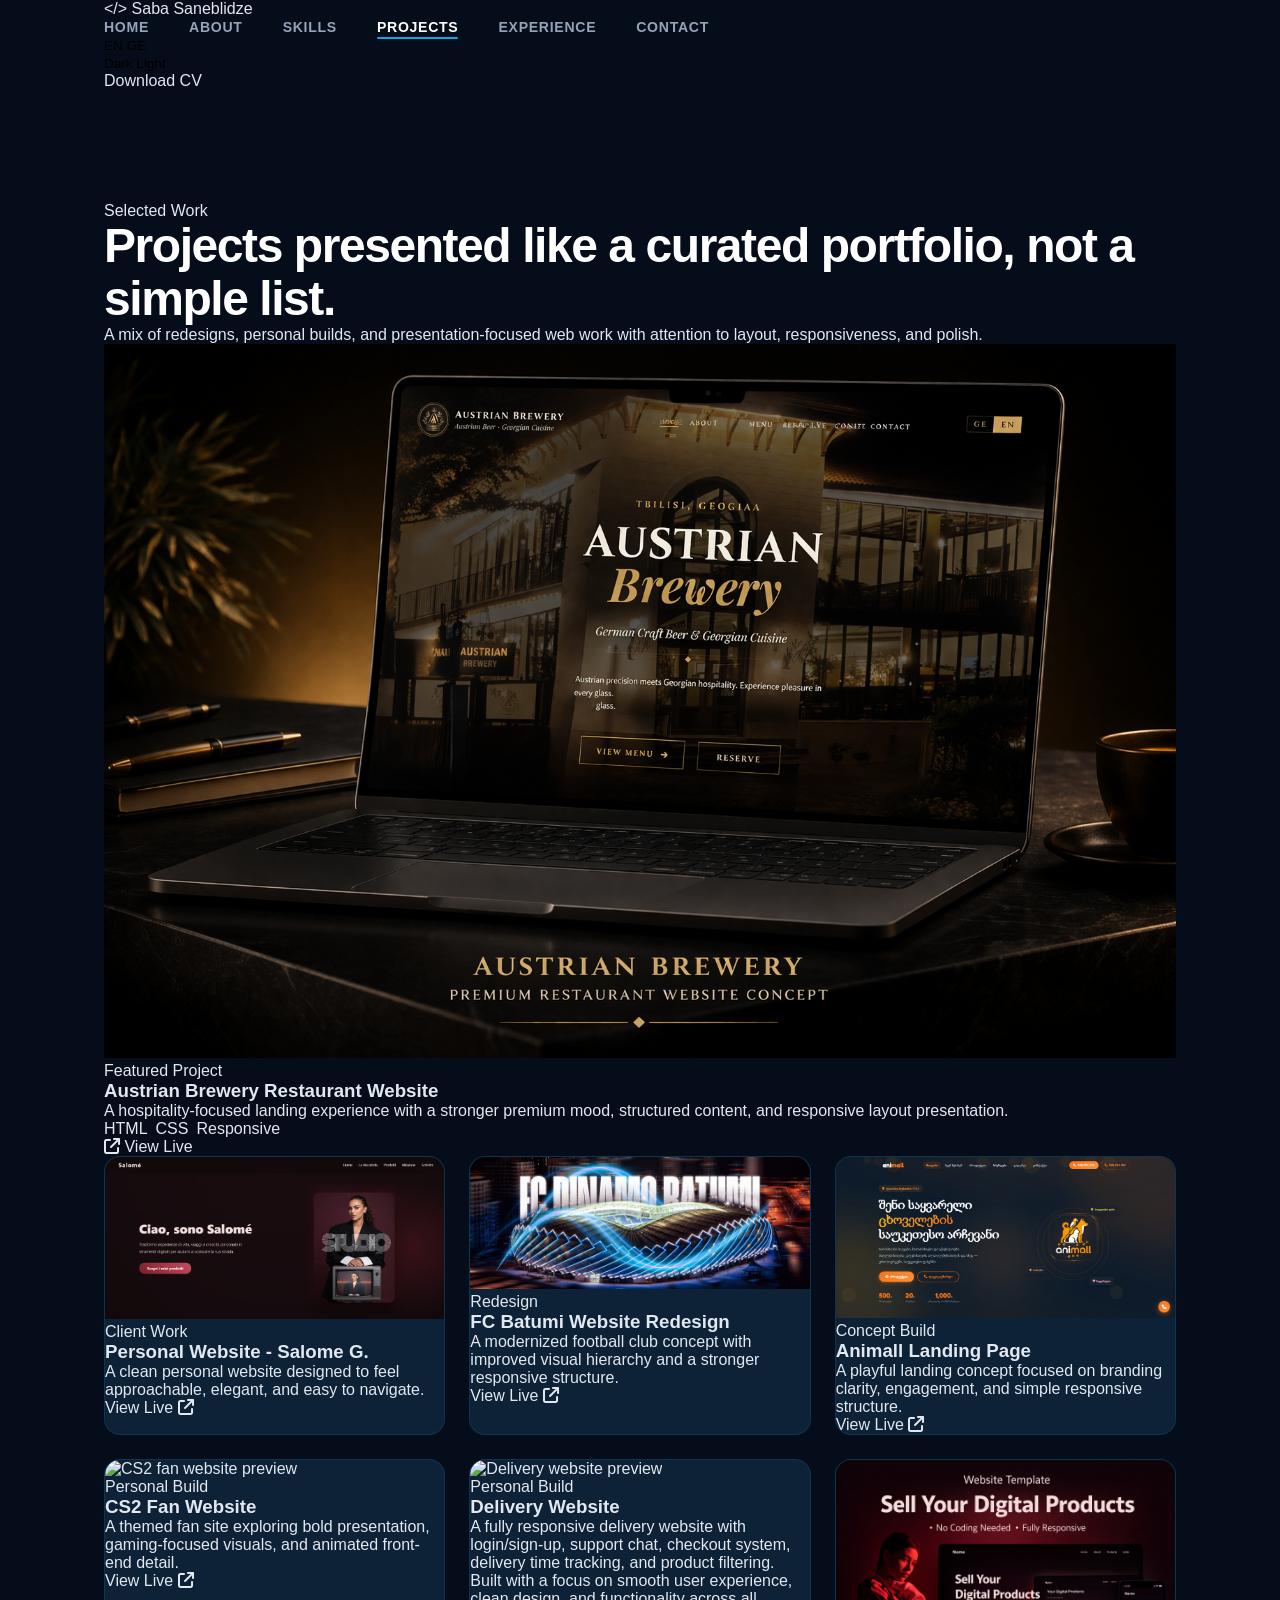
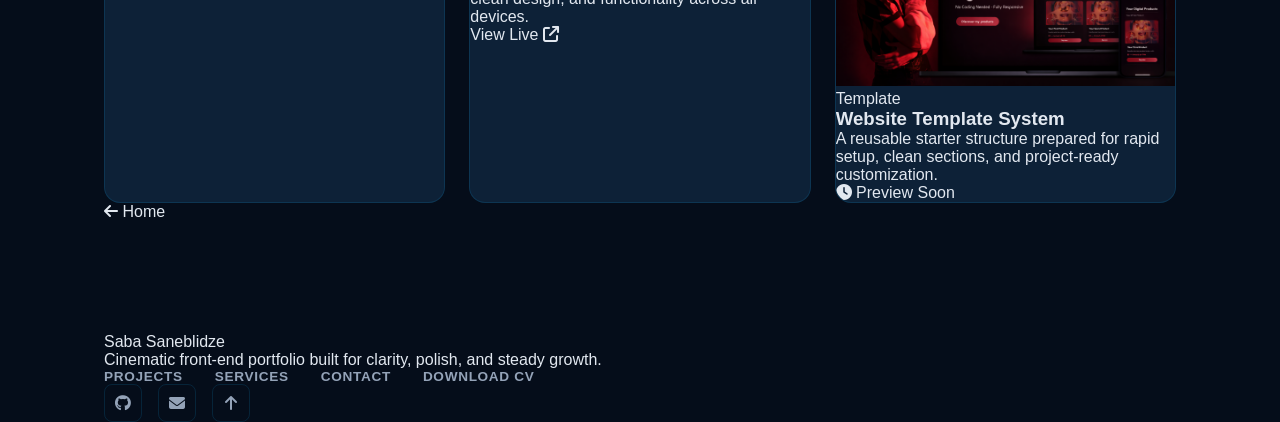
==== projects.html @ ff2aa9fa "Add files via upload" ====
<!DOCTYPE html>
<html lang="en">

<head>
  <meta charset="UTF-8" />
  <meta name="viewport" content="width=device-width, initial-scale=1.0" />
  <title id="pageTitle">Saba Saneblidze | Cinematic Portfolio</title>
  <meta id="metaDescription" name="description"
    content="Portfolio of Saba Saneblidze, an IT student and junior developer creating premium, responsive digital experiences." />
  <meta property="og:type" content="website" />
  <meta property="og:title" id="ogTitle" content="Saba Saneblidze | Cinematic Portfolio" />
  <meta property="og:description" id="ogDescription"
    content="Portfolio of Saba Saneblidze, an IT student and junior developer creating premium, responsive digital experiences." />
  <meta property="og:locale" id="ogLocale" content="en_US" />
  <meta id="themeColorMeta" name="theme-color" content="#14100f" />
  <link rel="preconnect" href="https://fonts.googleapis.com" />
  <link rel="preconnect" href="https://fonts.gstatic.com" crossorigin />
  <link
    href="https://fonts.googleapis.com/css2?family=Cormorant+Garamond:wght@500;600;700&family=IBM+Plex+Mono:wght@400;500&family=Manrope:wght@400;500;600;700;800&family=Noto+Sans+Georgian:wght@400;500;600;700;800&display=swap"
    rel="stylesheet" />
  <link rel="stylesheet" href="https://cdnjs.cloudflare.com/ajax/libs/font-awesome/6.5.0/css/all.min.css" />
  <link rel="stylesheet" href="style.css" />
</head>

<body>
  <div class="scroll-progress" id="scrollProgress" aria-hidden="true"></div>

  <header class="site-header" id="siteHeader">
    <div class="container header-inner">
      <a class="brand" href="index.html#home" aria-label="Saba Saneblidze home">
        <span class="brand-mark">&lt;/&gt;</span>
        <span class="brand-name">Saba Saneblidze</span>
      </a>

      <button class="menu-toggle" id="menuToggle" type="button" aria-controls="siteNav" aria-expanded="false"
        data-i18n-aria="nav.menuOpen">
        <span></span><span></span><span></span>
      </button>

      <nav class="site-nav" id="siteNav">
        <ul class="nav-links">
          <li><a href="index.html#home" class="nav-link" data-i18n="nav.home">Home</a></li>
          <li><a href="index.html#about" class="nav-link" data-i18n="nav.about">About</a></li>
          <li><a href="index.html#skills" class="nav-link" data-i18n="nav.skills">Skills</a></li>
          <li><a href="#projects" class="nav-link active" data-i18n="nav.projects">Projects</a></li>
          <li><a href="index.html#experience" class="nav-link" data-i18n="nav.experience">Experience</a></li>
          <li><a href="index.html#contact" class="nav-link" data-i18n="nav.contact">Contact</a></li>
        </ul>

        <div class="nav-actions">
          <div class="lang-switcher" role="group" aria-label="Language switcher">
            <button type="button" class="lang-btn is-active" data-lang-switch="en" aria-pressed="true">EN</button>
            <button type="button" class="lang-btn" data-lang-switch="ka" aria-pressed="false">GE</button>
          </div>
          <div class="theme-switcher" role="group" aria-label="Theme switcher">
            <button type="button" class="theme-btn is-active" data-theme-switch="dark" aria-pressed="true"
              data-i18n="theme.dark">Dark</button>
            <button type="button" class="theme-btn" data-theme-switch="light" aria-pressed="false"
              data-i18n="theme.light">Light</button>
          </div>
          <a href="CV.pdf" download class="button button-primary button-small">
            <span data-i18n="nav.downloadCv">Download CV</span>
          </a>
        </div>
      </nav>
    </div>
  </header>

  <main>
    <section class="section projects-section section-toned projects-page-section" id="projects">
      <div class="container">
        <div class="section-heading projects-intro" data-reveal="up">
          <p class="section-kicker" data-i18n="projects.kicker">Selected Work</p>
          <div class="projects-intro-main">
            <h1 class="section-title" data-i18n="projects.title">Projects presented like a curated portfolio, not a
              simple list.</h1>
          </div>
          <div class="projects-intro-side">
            <p class="section-intro" data-i18n="projects.intro">
              A mix of redesigns, personal builds, and presentation-focused web work with attention to layout,
              responsiveness, and polish.
            </p>
          </div>
        </div>

        <article class="featured-project panel" data-reveal="up">
          <div class="featured-media" data-parallax="16">
            <img src="aus.png" alt="Austrian Brewery website preview" data-i18n-alt="projects.featured.alt" />
          </div>
          <div class="featured-copy">
            <p class="project-label" data-i18n="projects.featured.label">Featured Project</p>
            <h3 data-i18n="projects.featured.title">Austrian Brewery Restaurant Website</h3>
            <p data-i18n="projects.featured.body">
              A hospitality-focused landing experience with a stronger premium mood, structured content, and
              responsive layout presentation.
            </p>
            <ul class="project-tags">
              <li>HTML</li>
              <li>CSS</li>
              <li>Responsive</li>
            </ul>
            <div class="project-actions">
              <a href="https://sabasaneblidze.github.io/BREWERY/" target="_blank" rel="noreferrer"
                class="button button-primary">
                <i class="fa-solid fa-arrow-up-right-from-square"></i>
                <span data-i18n="projects.viewLive">View Live</span>
              </a>
            </div>
          </div>
        </article>

        <div class="projects-grid projects-archive-grid">
          <article class="project-card panel" data-reveal="up">
            <div class="project-media" data-parallax="12">
              <img src="sal.png" alt="Salome personal website preview" data-i18n-alt="projects.project1.alt" />
            </div>
            <div class="project-copy">
              <p class="project-label" data-i18n="projects.clientWork">Client Work</p>
              <h3 data-i18n="projects.project1.title">Personal Website - Salome G.</h3>
              <p data-i18n="projects.project1.body">A clean personal website designed to feel approachable, elegant,
                and easy to navigate.</p>
              <div class="project-actions">
                <a href="https://ssalomeg.github.io/" target="_blank" rel="noreferrer" class="text-link">
                  <span data-i18n="projects.viewLive">View Live</span>
                  <i class="fa-solid fa-arrow-up-right-from-square"></i>
                </a>
              </div>
            </div>
          </article>

          <article class="project-card panel" data-reveal="up" style="--delay: 120ms;">
            <div class="project-media" data-parallax="12">
              <img src="cs2.jpg" alt="FC Batumi redesign preview" data-i18n-alt="projects.project2.alt" />
            </div>
            <div class="project-copy">
              <p class="project-label" data-i18n="projects.redesign">Redesign</p>
              <h3 data-i18n="projects.project2.title">FC Batumi Website Redesign</h3>
              <p data-i18n="projects.project2.body">A modernized football club concept with improved visual hierarchy
                and a stronger responsive structure.</p>
              <div class="project-actions">
                <a href="https://sabasaneblidze.github.io/ClubBatumi/" target="_blank" rel="noreferrer"
                  class="text-link">
                  <span data-i18n="projects.viewLive">View Live</span>
                  <i class="fa-solid fa-arrow-up-right-from-square"></i>
                </a>
              </div>
            </div>
          </article>

          <article class="project-card panel" data-reveal="up" style="--delay: 220ms;">
            <div class="project-media" data-parallax="12">
              <img src="animall.png"
                alt="Animall pet shop preview" />
            </div>
            <div class="project-copy">
              <p class="project-label" data-i18n="projects.concept">Concept Build</p>
              <h3 data-i18n="projects.project3.title">Animall Landing Page</h3>
              <p data-i18n="projects.project3.body">A playful landing concept focused on branding clarity, engagement,
                and simple responsive structure.</p>
              <div class="project-actions">
                <a href="https://sabasaneblidze.github.io/animall/" target="_blank" rel="noreferrer" class="text-link">
                  <span data-i18n="projects.viewLive">View Live</span>
                  <i class="fa-solid fa-arrow-up-right-from-square"></i>
                </a>
              </div>
            </div>
          </article>

          <article class="project-card panel" data-reveal="up">
            <div class="project-media" data-parallax="12">
              <img src="cs2.png" alt="CS2 fan website preview" data-i18n-alt="projects.project4.alt" />
            </div>
            <div class="project-copy">
              <p class="project-label" data-i18n="projects.personalBuild">Personal Build</p>
              <h3 data-i18n="projects.project4.title">CS2 Fan Website</h3>
              <p data-i18n="projects.project4.body">A themed fan site exploring bold presentation, gaming-focused
                visuals, and animated front-end detail.</p>
              <div class="project-actions">
                <a href="https://sabasaneblidze.github.io/cs2-chemi-site" target="_blank" rel="noreferrer"
                  class="text-link">
                  <span data-i18n="projects.viewLive">View Live</span>
                  <i class="fa-solid fa-arrow-up-right-from-square"></i>
                </a>
              </div>
            </div>
          </article>

          <article class="project-card panel" data-reveal="up" style="--delay: 120ms;">
            <div class="project-media" data-parallax="12">
              <img src="mova.png"
                alt="Delivery website preview" data-i18n-alt="projects.project4.alt" />
            </div>
            <div class="project-copy">
              <p class="project-label" data-i18n="projects.personalBuild">Personal Build</p>
              <h3 data-i18n="projects.project4.title">Delivery Website</h3>
              <p data-i18n="projects.project4.body">A fully responsive delivery website with login/sign-up, support
                chat, checkout system, delivery time tracking, and product filtering. Built with a focus on smooth
                user experience, clean design, and functionality across all devices.</p>
              <div class="project-actions">
                <a href="https://sabasaneblidze.github.io/delivery" target="_blank" rel="noreferrer"
                  class="text-link">
                  <span data-i18n="projects.viewLive">View Live</span>
                  <i class="fa-solid fa-arrow-up-right-from-square"></i>
                </a>
              </div>
            </div>
          </article>

          <article class="project-card panel" data-reveal="up" style="--delay: 120ms;">
            <div class="project-media" data-parallax="12">
              <img src="template.png" alt="Website template preview" data-i18n-alt="projects.project5.alt" />
            </div>
            <div class="project-copy">
              <p class="project-label" data-i18n="projects.template">Template</p>
              <h3 data-i18n="projects.project5.title">Website Template System</h3>
              <p data-i18n="projects.project5.body">A reusable starter structure prepared for rapid setup, clean
                sections, and project-ready customization.</p>
              <div class="project-actions">
                <span class="text-link is-disabled">
                  <i class="fa-solid fa-clock"></i>
                  <span data-i18n="projects.previewSoon">Preview Soon</span>
                </span>
              </div>
            </div>
          </article>
        </div>

        <div class="projects-page-actions" data-reveal="up">
          <a href="index.html#home" class="button button-secondary">
            <i class="fa-solid fa-arrow-left"></i>
            <span data-i18n="nav.home">Home</span>
          </a>
        </div>
      </div>
    </section>
  </main>

  <footer class="site-footer">
    <div class="container footer-inner">
      <div>
        <p class="footer-brand">Saba Saneblidze</p>
        <p class="footer-copy" data-i18n="footer.copy">Cinematic front-end portfolio built for clarity, polish, and
          steady growth.</p>
      </div>
      <div class="footer-links">
        <a href="#projects" data-i18n="footer.projects">Projects</a>
        <a href="index.html#services" data-i18n="footer.services">Services</a>
        <a href="index.html#contact" data-i18n="footer.contact">Contact</a>
        <a href="CV.pdf" download data-i18n="footer.downloadCv">Download CV</a>
      </div>
      <div class="footer-socials">
        <a href="https://github.com/sabasaneblidze" target="_blank" rel="noreferrer" aria-label="GitHub">
          <i class="fa-brands fa-github"></i>
        </a>
        <a href="mailto:saba.saneblidze.it@gmail.com" aria-label="Email">
          <i class="fa-solid fa-envelope"></i>
        </a>
        <a href="#projects" id="backToTop" aria-label="Back to top">
          <i class="fa-solid fa-arrow-up"></i>
        </a>
      </div>
    </div>
  </footer>

  <script src="script.js"></script>
</body>

</html>
---- style.css ----
/* =========================================================
   ROOT & VARIABLES
========================================================= */
:root {
  --primary: #0ea5e9;
  --primary-dark: #0284c7;
  --primary-light: #38bdf8;
  --accent: #06b6d4;
  --accent2: #0f172a;
  --bg: #050d1a;
  --bg2: #071424;
  --bg3: #0a1f35;
  --surface: #0d2137;
  --surface2: #112840;
  --border: rgba(14, 165, 233, 0.15);
  --border-strong: rgba(14, 165, 233, 0.3);
  --text: #e2e8f0;
  --text-muted: #94a3b8;
  --text-dim: #64748b;
  --white: #ffffff;
  --green: #22d3ee;
  --red: #f43f5e;
  --yellow: #fbbf24;
  --gradient: linear-gradient(135deg, var(--primary), var(--accent));
  --gradient-dark: linear-gradient(135deg, #0ea5e9 0%, #06b6d4 50%, #0f766e 100%);
  --glow: 0 0 30px rgba(14, 165, 233, 0.3);
  --glow-strong: 0 0 60px rgba(14, 165, 233, 0.4);
  --shadow: 0 25px 50px rgba(0, 0, 0, 0.5);
  --radius: 16px;
  --radius-sm: 8px;
  --transition: all 0.3s cubic-bezier(0.4, 0, 0.2, 1);
  --font-display: 'Syne', sans-serif;
  --font-mono: 'DM Mono', monospace;
}

/* =========================================================
   RESET & BASE
========================================================= */
*, *::before, *::after { margin: 0; padding: 0; box-sizing: border-box; }

html { scroll-behavior: smooth; font-size: 16px; }

body {
  font-family: var(--font-display);
  background: var(--bg);
  color: var(--text);
  overflow-x: hidden;
  cursor: none;
}

a { text-decoration: none; color: inherit; }
ul { list-style: none; }
img { max-width: 100%; }
button { cursor: none; border: none; background: none; font-family: inherit; }

::selection { background: var(--primary); color: var(--white); }

::-webkit-scrollbar { width: 6px; }
::-webkit-scrollbar-track { background: var(--bg); }
::-webkit-scrollbar-thumb { background: var(--primary); border-radius: 3px; }

/* =========================================================
   CUSTOM CURSOR
========================================================= */
.cursor {
  width: 10px; height: 10px;
  background: var(--primary);
  border-radius: 50%;
  position: fixed; top: 0; left: 0;
  pointer-events: none;
  z-index: 9999;
  transform: translate(-50%, -50%);
  transition: width 0.2s, height 0.2s, background 0.2s;
  mix-blend-mode: screen;
}

.cursor-follower {
  width: 36px; height: 36px;
  border: 1.5px solid rgba(14, 165, 233, 0.5);
  border-radius: 50%;
  position: fixed; top: 0; left: 0;
  pointer-events: none;
  z-index: 9998;
  transform: translate(-50%, -50%);
  transition: all 0.12s ease;
}

.cursor.hover { width: 18px; height: 18px; background: var(--accent); }
.cursor-follower.hover { width: 54px; height: 54px; border-color: var(--primary); opacity: 0.5; }

/* =========================================================
   PRELOADER
========================================================= */
.preloader {
  position: fixed; inset: 0;
  background: var(--bg);
  z-index: 10000;
  display: flex; align-items: center; justify-content: center;
  flex-direction: column;
  transition: opacity 0.5s ease, visibility 0.5s ease;
}

.preloader.hidden { opacity: 0; visibility: hidden; }
.preloader-inner { text-align: center; }

.preloader-bar {
  width: 220px; height: 2px;
  background: var(--surface);
  border-radius: 2px;
  margin: 0 auto 16px;
  overflow: hidden;
  position: relative;
}

.preloader-bar::after {
  content: '';
  position: absolute; left: -100%; top: 0;
  width: 100%; height: 100%;
  background: var(--gradient);
  animation: loadBar 1.5s ease forwards;
}

@keyframes loadBar { to { left: 0; } }

.preloader-text {
  font-family: var(--font-mono);
  font-size: 0.85rem;
  color: var(--primary);
  letter-spacing: 0.1em;
}

.dots { animation: blink 1s step-start infinite; }
@keyframes blink { 0%,100%{opacity:1} 50%{opacity:0} }

/* =========================================================
   NAVBAR
========================================================= */
.navbar {
  position: fixed; top: 0; left: 0; right: 0;
  z-index: 1000;
  display: flex; align-items: center; justify-content: space-between;
  padding: 1.2rem 5%;
  transition: var(--transition);
  /* Prevent navbar content overflow on small screens */
  min-width: 0;
}

.navbar.scrolled {
  background: rgba(5, 13, 26, 0.92);
  backdrop-filter: blur(20px);
  border-bottom: 1px solid var(--border);
  padding: 0.9rem 5%;
}

.nav-logo {
  font-family: var(--font-mono);
  font-size: 1.4rem;
  font-weight: 700;
  color: var(--white);
  letter-spacing: -0.02em;
  flex-shrink: 0;
}

.logo-bracket { color: var(--primary); }
.logo-accent { color: var(--accent); }

.nav-links {
  display: flex; gap: 2.5rem;
  align-items: center;
}

.nav-link {
  font-size: 0.88rem;
  font-weight: 600;
  letter-spacing: 0.05em;
  text-transform: uppercase;
  color: var(--text-muted);
  transition: var(--transition);
  position: relative;
  white-space: nowrap;
}

.nav-link::after {
  content: '';
  position: absolute; bottom: -4px; left: 0;
  width: 0; height: 2px;
  background: var(--primary);
  transition: width 0.3s ease;
  border-radius: 2px;
}

.nav-link:hover, .nav-link.active { color: var(--white); }
.nav-link:hover::after, .nav-link.active::after { width: 100%; }

.nav-cta {
  background: var(--gradient);
  color: var(--white);
  padding: 0.6rem 1.5rem;
  border-radius: 50px;
  font-size: 0.85rem;
  font-weight: 700;
  letter-spacing: 0.05em;
  text-transform: uppercase;
  transition: var(--transition);
  box-shadow: var(--glow);
  white-space: nowrap;
  flex-shrink: 0;
}

.nav-cta:hover { transform: translateY(-2px); box-shadow: var(--glow-strong); }

.hamburger {
  display: none;
  flex-direction: column;
  gap: 5px;
  padding: 8px;
  flex-shrink: 0;
  z-index: 1001;
  cursor: pointer;
}

.hamburger span {
  display: block;
  width: 24px; height: 2px;
  background: var(--text);
  border-radius: 2px;
  transition: var(--transition);
}

/* =========================================================
   BUTTONS
========================================================= */
.btn {
  display: inline-flex; align-items: center; gap: 0.6rem;
  padding: 0.85rem 2rem;
  border-radius: 50px;
  font-family: var(--font-display);
  font-size: 0.9rem;
  font-weight: 700;
  letter-spacing: 0.03em;
  transition: var(--transition);
  position: relative;
  overflow: hidden;
  white-space: nowrap;
}

.btn::before {
  content: '';
  position: absolute; inset: 0;
  background: rgba(255,255,255,0.1);
  transform: scaleX(0);
  transform-origin: left;
  transition: transform 0.3s ease;
}

.btn:hover::before { transform: scaleX(1); }
.btn:hover { transform: translateY(-3px); }

.btn-primary {
  background: var(--gradient);
  color: var(--white);
  box-shadow: var(--glow);
}

.btn-primary:hover { box-shadow: var(--glow-strong); }

.btn-outline {
  border: 1.5px solid var(--border-strong);
  color: var(--text);
}

.btn-outline:hover {
  border-color: var(--primary);
  color: var(--primary);
}

.btn-full { width: 100%; justify-content: center; border-radius: var(--radius-sm); }

/* =========================================================
   SECTION SHARED
========================================================= */
.section { padding: 7rem 0; }

.container {
  max-width: 1200px;
  margin: 0 auto;
  padding: 0 5%;
}

.section-header {
  text-align: center;
  margin-bottom: 4rem;
}

.section-tag {
  display: inline-block;
  font-family: var(--font-mono);
  font-size: 0.85rem;
  color: var(--primary);
  letter-spacing: 0.1em;
  margin-bottom: 0.75rem;
}

.section-title {
  font-size: clamp(2rem, 4vw, 3rem);
  font-weight: 800;
  color: var(--white);
  letter-spacing: -0.03em;
  line-height: 1.1;
}

.section-sub {
  margin-top: 1rem;
  color: var(--text-muted);
  font-size: 1rem;
  max-width: 500px;
  margin-left: auto; margin-right: auto;
}

/* =========================================================
   HERO
========================================================= */
.hero {
  min-height: 100vh;
  display: flex; align-items: center;
  position: relative;
  overflow: hidden;
  padding: 0 5%;
}

.hero-bg {
  position: absolute; inset: 0;
  z-index: 0;
}

#particleCanvas {
  position: absolute; inset: 0;
  width: 100%; height: 100%;
}

.hero-grid {
  position: absolute; inset: 0;
  background-image:
    linear-gradient(rgba(14,165,233,0.04) 1px, transparent 1px),
    linear-gradient(90deg, rgba(14,165,233,0.04) 1px, transparent 1px);
  background-size: 60px 60px;
  mask-image: radial-gradient(ellipse 80% 80% at 50% 50%, black 30%, transparent 100%);
}

.hero-content {
  position: relative; z-index: 1;
  max-width: 620px;
  padding: 7rem 0 6rem;
  animation: fadeInUp 0.8s ease both;
  animation-delay: 0.3s;
}

.hero-badge {
  display: inline-flex; align-items: center; gap: 0.5rem;
  background: rgba(14, 165, 233, 0.1);
  border: 1px solid var(--border-strong);
  padding: 0.4rem 1rem;
  border-radius: 50px;
  font-size: 0.8rem;
  font-weight: 600;
  letter-spacing: 0.05em;
  color: var(--primary-light);
  margin-bottom: 1.5rem;
}

.badge-dot {
  width: 8px; height: 8px;
  background: var(--green);
  border-radius: 50%;
  animation: pulse 2s infinite;
}

@keyframes pulse { 0%,100%{opacity:1;transform:scale(1)} 50%{opacity:0.6;transform:scale(1.3)} }

.hero-title {
  display: flex; flex-direction: column;
  gap: 0.2rem;
  margin-bottom: 1.5rem;
}

.title-line {
  font-size: 1.1rem;
  font-weight: 500;
  color: var(--text-muted);
  font-family: var(--font-mono);
}

.title-name {
  font-size: clamp(1.5rem, 3vw, 2.5rem);
  font-weight: 800;
  color: var(--white);
  letter-spacing: -0.04em;
  line-height: 1;
  background: linear-gradient(135deg, #ffffff 0%, var(--primary-light) 100%);
  -webkit-background-clip: text;
  -webkit-text-fill-color: transparent;
  background-clip: text;
  /* Ensure full name always visible */
  white-space: nowrap;
  overflow: visible;
}

.title-role {
  font-size: clamp(1rem, 2.2vw, 1.5rem);
  color: var(--text-muted);
  font-weight: 500;
  margin-top: 0.4rem;
}

.role-prefix { color: var(--text-muted); }
.typed-text { color: var(--primary); font-weight: 700; }
.cursor-blink {
  color: var(--primary);
  animation: blink 0.8s step-start infinite;
  font-weight: 300;
}

.hero-desc {
  color: var(--text-muted);
  font-size: 1rem;
  line-height: 1.7;
  margin-bottom: 2rem;
  max-width: 480px;
}

.hero-actions {
  display: flex; gap: 1rem; flex-wrap: wrap;
  margin-bottom: 3rem;
}

.hero-stats {
  display: flex; align-items: center; gap: 1.5rem;
  flex-wrap: wrap;
  /* Give stats enough room so scroll-down never overlaps */
  position: relative;
  z-index: 2;
}

.stat {
  display: flex; flex-direction: column;
}

.stat-num {
  font-size: 2rem;
  font-weight: 800;
  color: var(--white);
  line-height: 1;
  font-family: var(--font-mono);
}

.stat span:nth-child(2) { color: var(--primary); font-weight: 800; font-size: 1.5rem; }

.stat-label {
  font-size: 0.75rem;
  color: var(--text-dim);
  text-transform: uppercase;
  letter-spacing: 0.1em;
  margin-top: 0.2rem;
}

.stat-divider {
  width: 1px; height: 40px;
  background: var(--border);
  flex-shrink: 0;
}

/* Hero Visual */
.hero-visual {
  position: relative; z-index: 1;
  flex: 1;
  display: flex; justify-content: center; align-items: center;
  padding-top: 5rem;
}

.hero-card-wrap { position: relative; }

.hero-card {
  background: var(--surface);
  border: 1px solid var(--border);
  border-radius: var(--radius);
  overflow: hidden;
  width: 320px;
  box-shadow: var(--shadow), var(--glow);
  animation: float 4s ease-in-out infinite;
}

@keyframes float {
  0%,100%{transform:translateY(0)} 50%{transform:translateY(-14px)}
}

.card-header {
  display: flex; align-items: center; gap: 0.75rem;
  padding: 0.75rem 1rem;
  background: var(--surface2);
  border-bottom: 1px solid var(--border);
}

.card-dots { display: flex; gap: 0.4rem; }
.dot { width: 12px; height: 12px; border-radius: 50%; }
.dot.red { background: #ff5f57; }
.dot.yellow { background: #febc2e; }
.dot.green { background: #28c840; }

.card-filename {
  font-family: var(--font-mono);
  font-size: 0.75rem;
  color: var(--text-muted);
  margin-left: auto;
}

.card-code { padding: 1.25rem; }

.code-line {
  font-family: var(--font-mono);
  font-size: 0.82rem;
  line-height: 1.9;
  white-space: nowrap;
}

.pl { padding-left: 1.2rem; }
.kw { color: #f472b6; }
.var { color: var(--primary-light); }
.key { color: #a78bfa; }
.str { color: #86efac; }
.fn { color: #fde68a; }
.comment { color: var(--text-dim); }

/* Floating Badges */
.floating-badge {
  position: absolute;
  background: var(--surface2);
  border: 1px solid var(--border-strong);
  padding: 0.5rem 0.9rem;
  border-radius: 50px;
  font-size: 0.78rem;
  font-weight: 700;
  display: flex; align-items: center; gap: 0.4rem;
  box-shadow: var(--glow);
  color: var(--text);
}

.badge-react { top: -10px; right: -60px; color: #61dafb; border-color: rgba(97,218,251,0.3); animation: float 3.5s ease-in-out infinite; }
.badge-node  { bottom: 30px; right: -50px; color: #68a063; border-color: rgba(104,160,99,0.3); animation: float 4.2s ease-in-out infinite 0.5s; }
.badge-aws   { bottom: -10px; left: -50px; color: #ff9900; border-color: rgba(255,153,0,0.3); animation: float 3.8s ease-in-out infinite 1s; }

/* Scroll Down — desktop only */
.scroll-down {
  position: absolute; bottom: 2rem; left: 50%;
  transform: translateX(-50%);
  display: flex; flex-direction: column; align-items: center; gap: 0.5rem;
  color: var(--text-dim);
  font-size: 0.75rem;
  letter-spacing: 0.1em;
  text-transform: uppercase;
  z-index: 1;
  transition: var(--transition);
}

.scroll-down:hover { color: var(--primary); }

.scroll-line {
  width: 1px; height: 50px;
  background: linear-gradient(to bottom, var(--text-dim), transparent);
  animation: scrollLine 1.8s ease-in-out infinite;
}

@keyframes scrollLine { 0%,100%{transform:scaleY(1);opacity:1} 50%{transform:scaleY(0.5);opacity:0.4} }

/* =========================================================
   ABOUT
========================================================= */
.about { background: var(--bg2); }

.about-grid {
  display: grid;
  grid-template-columns: 1fr 1.4fr;
  gap: 5rem;
  align-items: center;
}

.about-visual { display: flex; justify-content: center; }

.about-img-wrap {
  position: relative;
  width: 300px; height: 360px;
}

.about-photo {
  width: 100%;
  height: 100%;
  object-fit: cover;
  border-radius: var(--radius);
  display: block;
}

.about-img-placeholder {
  width: 100%; height: 100%;
  background: var(--surface);
  border-radius: var(--radius);
  border: 1px solid var(--border);
  display: flex; flex-direction: column; align-items: center; justify-content: center;
  gap: 1rem;
  color: var(--text-dim);
  font-size: 0.85rem;
}

.about-img-placeholder i { font-size: 3rem; color: var(--primary); opacity: 0.4; }

.about-img-border {
  position: absolute; top: 16px; left: 16px;
  width: 100%; height: 100%;
  border: 1.5px solid var(--primary);
  border-radius: var(--radius);
  z-index: -1;
  opacity: 0.4;
}

.about-exp-badge {
  position: absolute; bottom: -20px; right: -20px;
  background: var(--gradient);
  border-radius: var(--radius);
  padding: 1rem 1.2rem;
  text-align: center;
  box-shadow: var(--glow);
}

.exp-num {
  display: block;
  font-size: 2rem;
  font-weight: 800;
  color: var(--white);
  line-height: 1;
}

.exp-label {
  font-size: 0.72rem;
  font-weight: 600;
  color: rgba(255,255,255,0.8);
  text-transform: uppercase;
  letter-spacing: 0.07em;
  line-height: 1.4;
}

.about-lead {
  font-size: 1.1rem;
  line-height: 1.7;
  margin-bottom: 1.2rem;
  color: var(--text);
}

.about-lead strong { color: var(--primary); }

.about-text p {
  color: var(--text-muted);
  line-height: 1.75;
  margin-bottom: 1rem;
  font-size: 0.95rem;
}

.about-info-grid {
  display: grid;
  grid-template-columns: 1fr 1fr;
  gap: 1.2rem 2rem;
  margin: 2rem 0;
  padding: 1.5rem;
  background: var(--surface);
  border: 1px solid var(--border);
  border-radius: var(--radius);
}

.info-item { display: flex; flex-direction: column; gap: 0.2rem; }
.info-label { font-size: 0.72rem; color: var(--text-dim); text-transform: uppercase; letter-spacing: 0.1em; }
.info-val { font-size: 0.9rem; color: var(--text); font-weight: 600; }

.available { display: flex; align-items: center; gap: 0.4rem; }

.dot-pulse {
  width: 8px; height: 8px;
  background: var(--green);
  border-radius: 50%;
  animation: pulse 2s infinite;
  flex-shrink: 0;
}

.about-actions { display: flex; align-items: center; gap: 1.5rem; flex-wrap: wrap; }

.social-links { display: flex; gap: 0.75rem; }

.social-link {
  width: 40px; height: 40px;
  display: flex; align-items: center; justify-content: center;
  border: 1px solid var(--border);
  border-radius: var(--radius-sm);
  color: var(--text-muted);
  transition: var(--transition);
  font-size: 1rem;
}

.social-link:hover { border-color: var(--primary); color: var(--primary); transform: translateY(-3px); box-shadow: var(--glow); }

/* =========================================================
   SKILLS
========================================================= */
.skills { background: var(--bg); }

.skills-tabs {
  display: flex; gap: 0.5rem;
  justify-content: center;
  margin-bottom: 3rem;
  background: var(--surface);
  border: 1px solid var(--border);
  border-radius: 50px;
  padding: 0.4rem;
  width: fit-content;
  margin-left: auto; margin-right: auto;
  flex-wrap: wrap;
}

.skill-tab {
  padding: 0.6rem 1.5rem;
  border-radius: 50px;
  font-size: 0.85rem;
  font-weight: 700;
  color: var(--text-muted);
  transition: var(--transition);
  letter-spacing: 0.03em;
  text-transform: uppercase;
  font-family: inherit;
}

.skill-tab.active, .skill-tab:hover {
  background: var(--gradient);
  color: var(--white);
}

.skills-panels { position: relative; }
.skills-panel { display: none; }
.skills-panel.active { display: block; }

.skills-grid {
  display: grid;
  grid-template-columns: repeat(auto-fill, minmax(260px, 1fr));
  gap: 1.25rem;
}

.skill-card {
  background: var(--surface);
  border: 1px solid var(--border);
  border-radius: var(--radius);
  padding: 1.5rem;
  display: flex; align-items: center; gap: 1rem;
  flex-wrap: wrap;
  transition: var(--transition);
}

.skill-card:hover {
  border-color: var(--primary);
  transform: translateY(-4px);
  box-shadow: var(--glow);
}

.skill-icon {
  width: 44px; height: 44px;
  background: rgba(14,165,233,0.1);
  border-radius: var(--radius-sm);
  display: flex; align-items: center; justify-content: center;
  font-size: 1.3rem;
  color: var(--primary);
  flex-shrink: 0;
}

.skill-name {
  font-size: 0.9rem;
  font-weight: 700;
  color: var(--text);
  flex: 1;
}

.skill-bar {
  width: 100%;
  height: 4px;
  background: var(--surface2);
  border-radius: 2px;
  overflow: hidden;
}

.skill-fill {
  height: 100%;
  width: 0;
  background: var(--gradient);
  border-radius: 2px;
  transition: width 1.2s cubic-bezier(0.4,0,0.2,1);
}

.skill-pct {
  font-family: var(--font-mono);
  font-size: 0.75rem;
  color: var(--primary);
  font-weight: 500;
  min-width: 36px;
  text-align: right;
}

/* =========================================================
   PROJECTS
========================================================= */
.projects { background: var(--bg2); }

.projects-filter {
  display: flex; gap: 0.75rem;
  justify-content: center;
  flex-wrap: wrap;
  margin-bottom: 3rem;
}

.filter-btn {
  padding: 0.5rem 1.3rem;
  border-radius: 50px;
  border: 1px solid var(--border);
  font-size: 0.82rem;
  font-weight: 600;
  color: var(--text-muted);
  transition: var(--transition);
  text-transform: uppercase;
  letter-spacing: 0.05em;
  font-family: inherit;
}

.filter-btn.active, .filter-btn:hover {
  background: var(--gradient);
  border-color: transparent;
  color: var(--white);
}

.projects-grid {
  display: grid;
  grid-template-columns: repeat(auto-fill, minmax(300px, 1fr));
  gap: 1.5rem;
}

.project-card {
  background: var(--surface);
  border: 1px solid var(--border);
  border-radius: var(--radius);
  overflow: hidden;
  transition: var(--transition);
}

.project-card:hover {
  transform: translateY(-6px);
  border-color: var(--primary);
  box-shadow: var(--shadow), var(--glow);
}

.project-card.hidden { display: none; }

.project-img {
  position: relative;
  height: 200px;
  background: var(--surface2);
  overflow: hidden;
}

.project-placeholder {
  width: 100%; height: 100%;
  display: flex; align-items: center; justify-content: center;
  font-size: 3rem;
  color: var(--primary);
  opacity: 0.3;
  background: linear-gradient(135deg, var(--surface2), var(--bg3));
}

.project-screenshot {
  width: 100%;
  height: 100%;
  object-fit: cover;
  display: block;
  transition: transform 0.4s ease;
}

.project-card:hover .project-screenshot { transform: scale(1.05); }

.project-overlay {
  position: absolute; inset: 0;
  background: rgba(5,13,26,0.85);
  display: flex; align-items: center; justify-content: center;
  gap: 1rem;
  opacity: 0;
  transition: var(--transition);
}

.project-card:hover .project-overlay { opacity: 1; }

.project-link {
  width: 44px; height: 44px;
  background: var(--surface);
  border: 1px solid var(--border-strong);
  border-radius: 50%;
  display: flex; align-items: center; justify-content: center;
  color: var(--text);
  font-size: 1rem;
  transition: var(--transition);
}

.project-link:hover { background: var(--primary); border-color: var(--primary); color: var(--white); }

.project-category-tag {
  position: absolute; top: 12px; left: 12px;
  background: rgba(5,13,26,0.8);
  border: 1px solid var(--border);
  padding: 0.25rem 0.75rem;
  border-radius: 50px;
  font-size: 0.72rem;
  font-weight: 700;
  color: var(--primary);
  letter-spacing: 0.05em;
  text-transform: uppercase;
  backdrop-filter: blur(8px);
}

.featured-badge {
  position: absolute; top: 12px; right: 12px;
  background: var(--gradient);
  padding: 0.25rem 0.75rem;
  border-radius: 50px;
  font-size: 0.72rem;
  font-weight: 700;
  color: var(--white);
}

.project-info { padding: 1.5rem; }

.project-title {
  font-size: 1.1rem;
  font-weight: 700;
  color: var(--white);
  margin-bottom: 0.6rem;
}

.project-desc {
  font-size: 0.88rem;
  color: var(--text-muted);
  line-height: 1.65;
  margin-bottom: 1rem;
}

.project-tags { display: flex; gap: 0.5rem; flex-wrap: wrap; }

.project-tags span {
  background: rgba(14,165,233,0.1);
  border: 1px solid var(--border);
  color: var(--primary-light);
  padding: 0.2rem 0.7rem;
  border-radius: 50px;
  font-size: 0.72rem;
  font-weight: 600;
  font-family: var(--font-mono);
}

/* =========================================================
   EXPERIENCE / TIMELINE
========================================================= */
.experience { background: var(--bg); }

.timeline {
  position: relative;
  max-width: 750px;
  margin: 0 auto;
}

.timeline::before {
  content: '';
  position: absolute; left: 20px; top: 0; bottom: 0;
  width: 2px;
  background: linear-gradient(to bottom, var(--primary), transparent);
  border-radius: 2px;
}

.timeline-item {
  display: flex; gap: 2rem;
  margin-bottom: 3rem;
  opacity: 0;
  transform: translateY(30px);
  transition: opacity 0.6s ease, transform 0.6s ease;
}

.timeline-item.visible { opacity: 1; transform: translateY(0); }

.timeline-dot {
  width: 42px; height: 42px;
  background: var(--surface);
  border: 2px solid var(--primary);
  border-radius: 50%;
  flex-shrink: 0;
  margin-top: 0.5rem;
  box-shadow: var(--glow);
  position: relative; z-index: 1;
  background: radial-gradient(circle, rgba(14,165,233,0.3), var(--surface));
}

.timeline-card {
  background: var(--surface);
  border: 1px solid var(--border);
  border-radius: var(--radius);
  padding: 1.75rem;
  flex: 1;
  transition: var(--transition);
  min-width: 0; /* prevent overflow */
}

.timeline-card:hover { border-color: var(--primary); box-shadow: var(--glow); }

.timeline-date {
  font-family: var(--font-mono);
  font-size: 0.78rem;
  color: var(--primary);
  font-weight: 500;
  letter-spacing: 0.08em;
  margin-bottom: 0.5rem;
}

.timeline-role {
  font-size: 1.1rem;
  font-weight: 700;
  color: var(--white);
  margin-bottom: 0.3rem;
}

.timeline-company {
  display: inline-flex; align-items: center; gap: 0.4rem;
  font-size: 0.85rem;
  color: var(--text-muted);
  margin-bottom: 0.75rem;
}

.timeline-card p {
  font-size: 0.88rem;
  color: var(--text-muted);
  line-height: 1.65;
  margin-bottom: 1rem;
}

.timeline-tags { display: flex; gap: 0.5rem; flex-wrap: wrap; }

.timeline-tags span {
  background: rgba(14,165,233,0.1);
  border: 1px solid var(--border);
  color: var(--primary-light);
  padding: 0.2rem 0.65rem;
  border-radius: 4px;
  font-size: 0.72rem;
  font-weight: 600;
  font-family: var(--font-mono);
}

/* =========================================================
   CONTACT
========================================================= */
.contact { background: var(--bg2); }

.contact-grid {
  display: grid;
  grid-template-columns: 1fr 1.5fr;
  gap: 4rem;
  align-items: start;
}

.contact-info { display: flex; flex-direction: column; gap: 1.25rem; }

.contact-card {
  background: var(--surface);
  border: 1px solid var(--border);
  border-radius: var(--radius);
  padding: 1.5rem;
  display: flex; align-items: center; gap: 1rem;
  transition: var(--transition);
}

.contact-card:hover { border-color: var(--primary); transform: translateX(6px); }

.contact-icon {
  width: 46px; height: 46px;
  background: rgba(14,165,233,0.1);
  border-radius: var(--radius-sm);
  display: flex; align-items: center; justify-content: center;
  font-size: 1.2rem;
  color: var(--primary);
  flex-shrink: 0;
}

.contact-card h4 { font-size: 0.78rem; color: var(--text-dim); text-transform: uppercase; letter-spacing: 0.08em; }
.contact-card a, .contact-card span { font-size: 0.9rem; color: var(--text); font-weight: 600; }
.contact-card a:hover { color: var(--primary); }

.contact-availability {
  background: rgba(14,165,233,0.06);
  border: 1px solid var(--border);
  border-radius: var(--radius);
  padding: 1.25rem 1.5rem;
}

.avail-status {
  display: flex; align-items: center; gap: 0.5rem;
  margin-bottom: 0.5rem;
  font-size: 0.88rem;
  color: var(--text-muted);
}

.avail-dot {
  width: 8px; height: 8px;
  background: var(--green);
  border-radius: 50%;
  animation: pulse 2s infinite;
}

.contact-availability p { font-size: 0.82rem; color: var(--text-dim); }
.contact-availability p strong { color: var(--primary); }

.contact-form { display: flex; flex-direction: column; gap: 1.25rem; }

.form-row { display: grid; grid-template-columns: 1fr 1fr; gap: 1.25rem; }

.form-group { display: flex; flex-direction: column; gap: 0.5rem; }

.form-group label {
  font-size: 0.8rem;
  font-weight: 700;
  color: var(--text-muted);
  text-transform: uppercase;
  letter-spacing: 0.08em;
}

.form-group input,
.form-group textarea {
  background: var(--surface);
  border: 1px solid var(--border);
  border-radius: var(--radius-sm);
  padding: 0.85rem 1rem;
  color: var(--text);
  font-family: var(--font-display);
  font-size: 0.9rem;
  transition: var(--transition);
  outline: none;
  resize: vertical;
  width: 100%;
}

.form-group input::placeholder,
.form-group textarea::placeholder { color: var(--text-dim); }

.form-group input:focus,
.form-group textarea:focus {
  border-color: var(--primary);
  box-shadow: 0 0 0 3px rgba(14,165,233,0.1);
}

.form-error { font-size: 0.75rem; color: var(--red); min-height: 1rem; }

.form-success {
  display: none;
  align-items: center; gap: 0.5rem;
  padding: 1rem;
  background: rgba(34,211,238,0.1);
  border: 1px solid rgba(34,211,238,0.3);
  border-radius: var(--radius-sm);
  color: var(--green);
  font-size: 0.9rem;
  font-weight: 600;
}

.form-success.show { display: flex; }

/* =========================================================
   FOOTER
========================================================= */
.footer {
  background: var(--bg);
  border-top: 1px solid var(--border);
  padding: 3rem 0 2rem;
}

.footer-top {
  display: flex; align-items: center;
  justify-content: space-between;
  flex-wrap: wrap;
  gap: 1.5rem;
  margin-bottom: 2rem;
  padding-bottom: 2rem;
  border-bottom: 1px solid var(--border);
}

.footer-logo { font-family: var(--font-mono); font-size: 1.3rem; font-weight: 700; color: var(--white); }

.footer-links { display: flex; gap: 2rem; flex-wrap: wrap; }

.footer-links a {
  font-size: 0.85rem;
  color: var(--text-muted);
  transition: var(--transition);
  text-transform: uppercase;
  letter-spacing: 0.05em;
  font-weight: 600;
}

.footer-links a:hover { color: var(--primary); }

.footer-socials { display: flex; gap: 1rem; }

.footer-socials a {
  width: 38px; height: 38px;
  display: flex; align-items: center; justify-content: center;
  border: 1px solid var(--border);
  border-radius: var(--radius-sm);
  color: var(--text-muted);
  transition: var(--transition);
}

.footer-socials a:hover { border-color: var(--primary); color: var(--primary); }

.footer-bottom {
  display: flex; align-items: center; justify-content: space-between;
  flex-wrap: wrap; gap: 1rem;
}

.footer-bottom p { font-size: 0.82rem; color: var(--text-dim); }
.heart { color: var(--red); }

.back-to-top {
  width: 40px; height: 40px;
  background: var(--gradient);
  border-radius: 50%;
  display: flex; align-items: center; justify-content: center;
  color: var(--white);
  transition: var(--transition);
  box-shadow: var(--glow);
}

.back-to-top:hover { transform: translateY(-4px); box-shadow: var(--glow-strong); }

/* =========================================================
   ANIMATIONS
========================================================= */
@keyframes fadeInUp {
  from { opacity: 0; transform: translateY(30px); }
  to   { opacity: 1; transform: translateY(0); }
}

/* =========================================================
   RESPONSIVE — TABLET (max 1024px)
========================================================= */
@media (max-width: 1024px) {
  .hero {
    flex-direction: column;
    text-align: center;
    justify-content: center;
    padding-top: 6rem;
    padding-bottom: 4rem;
    gap: 3rem;
    /* Remove min-height constraint that causes overflow */
    min-height: auto;
    padding-top: 0;
  }

  .hero-content {
    max-width: 100%;
    padding: 8rem 0 2rem;
  }

  .hero-visual { display: none; }

  .hero-actions,
  .hero-stats { justify-content: center; }

  .hero-desc { margin: 0 auto 2rem; }

  .about-grid { grid-template-columns: 1fr; gap: 3rem; }

  .contact-grid { grid-template-columns: 1fr; }
}

/* =========================================================
   RESPONSIVE — MOBILE (max 768px)
   KEY FIXES:
   1. Hamburger always visible, nav-cta hidden
   2. Hero content fits without zoom
   3. Stats and scroll-down never overlap
   4. Scroll Down hidden on mobile
========================================================= */
@media (max-width: 768px) {

  /* --- NAVBAR --- */
  .navbar {
    padding: 1rem 4%;
  }

  .navbar.scrolled {
    padding: 0.8rem 4%;
  }

  .nav-links,
  .nav-cta {
    display: none;
  }

  /* Hamburger always shown on mobile */
  .hamburger {
    display: flex;
  }

  /* Full-screen mobile menu */
  .nav-links.open {
    display: flex;
    flex-direction: column;
    position: fixed;
    top: 0; left: 0; right: 0; bottom: 0;
    background: rgba(5, 13, 26, 0.98);
    justify-content: center;
    align-items: center;
    gap: 2.5rem;
    z-index: 999;
    backdrop-filter: blur(20px);
  }

  .nav-links.open .nav-link {
    font-size: 1.5rem;
  }

  /* --- HERO --- */
  .hero {
    padding: 0 4%;
    /* tall enough for content but not so tall stats overlap scroll-down */
    min-height: 100svh;
    align-items: flex-start;
  }

  .hero-content {
    width: 100%;
    padding: 5.5rem 0 5rem;
    text-align: left;
  }

  .title-name {
    font-size: clamp(1.7rem, 8vw, 2.8rem);
    white-space: normal;       /* allow wrap on very small screens */
    word-break: break-word;
  }

  .hero-badge {
    font-size: 0.72rem;
    padding: 0.35rem 0.85rem;
  }

  .hero-desc {
    font-size: 0.9rem;
    max-width: 100%;
  }

  .hero-actions {
    flex-direction: column;
    align-items: flex-start;
    gap: 0.75rem;
    margin-bottom: 2rem;
  }

  .btn {
    width: 100%;
    justify-content: center;
  }

  /* Stats row — horizontal with wrapping, no overlap */
  .hero-stats {
    display: flex;
    flex-direction: row;
    flex-wrap: wrap;
    gap: 1rem 1.5rem;
    justify-content: flex-start;
    /* Add bottom padding so scroll-down can't reach this area */
    padding-bottom: 0;
    margin-bottom: 0;
  }

  .stat-divider { display: none; }

  .stat-num { font-size: 1.6rem; }

  /* HIDE scroll-down on mobile — it was overlapping stats */
  .scroll-down { display: none; }

  /* --- ABOUT --- */
  .about-img-wrap {
    width: 240px;
    height: 290px;
  }

  .about-exp-badge {
    right: -10px;
    bottom: -10px;
    padding: 0.75rem 1rem;
  }

  .about-info-grid {
    grid-template-columns: 1fr;
    gap: 1rem;
  }

  .about-actions {
    flex-direction: column;
    align-items: flex-start;
    gap: 1rem;
  }

  /* --- FORM --- */
  .form-row { grid-template-columns: 1fr; }

  /* --- TIMELINE --- */
  .timeline::before { left: 0; }

  .timeline-item { gap: 1rem; }

  .timeline-dot {
    width: 16px; height: 16px;
    min-width: 16px;
    margin-top: 0.85rem;
  }

  .timeline-card { padding: 1.25rem; }

  /* --- FOOTER --- */
  .footer-top {
    flex-direction: column;
    align-items: flex-start;
  }

  .footer-bottom {
    flex-direction: column;
    text-align: center;
    align-items: center;
  }

  /* Cursor hidden on touch */
  .cursor,
  .cursor-follower { display: none; }
}

/* =========================================================
   RESPONSIVE — SMALL PHONES (max 480px)
========================================================= */
@media (max-width: 480px) {
  .section { padding: 4rem 0; }

  .navbar { padding: 0.9rem 4%; }

  .hero-content { padding: 5rem 0 4rem; }

  .title-name { font-size: clamp(1.5rem, 9vw, 2.2rem); }

  .section-title { font-size: 1.8rem; }

  .projects-grid,
  .skills-grid { grid-template-columns: 1fr; }

  .skills-tabs {
    flex-direction: column;
    border-radius: var(--radius);
    width: 100%;
    max-width: 100%;
  }

  .skill-tab { border-radius: var(--radius-sm); text-align: center; }

  .about-info-grid { grid-template-columns: 1fr; }

  .contact-card { flex-direction: column; align-items: flex-start; }

  .footer-links { gap: 1rem; }
}
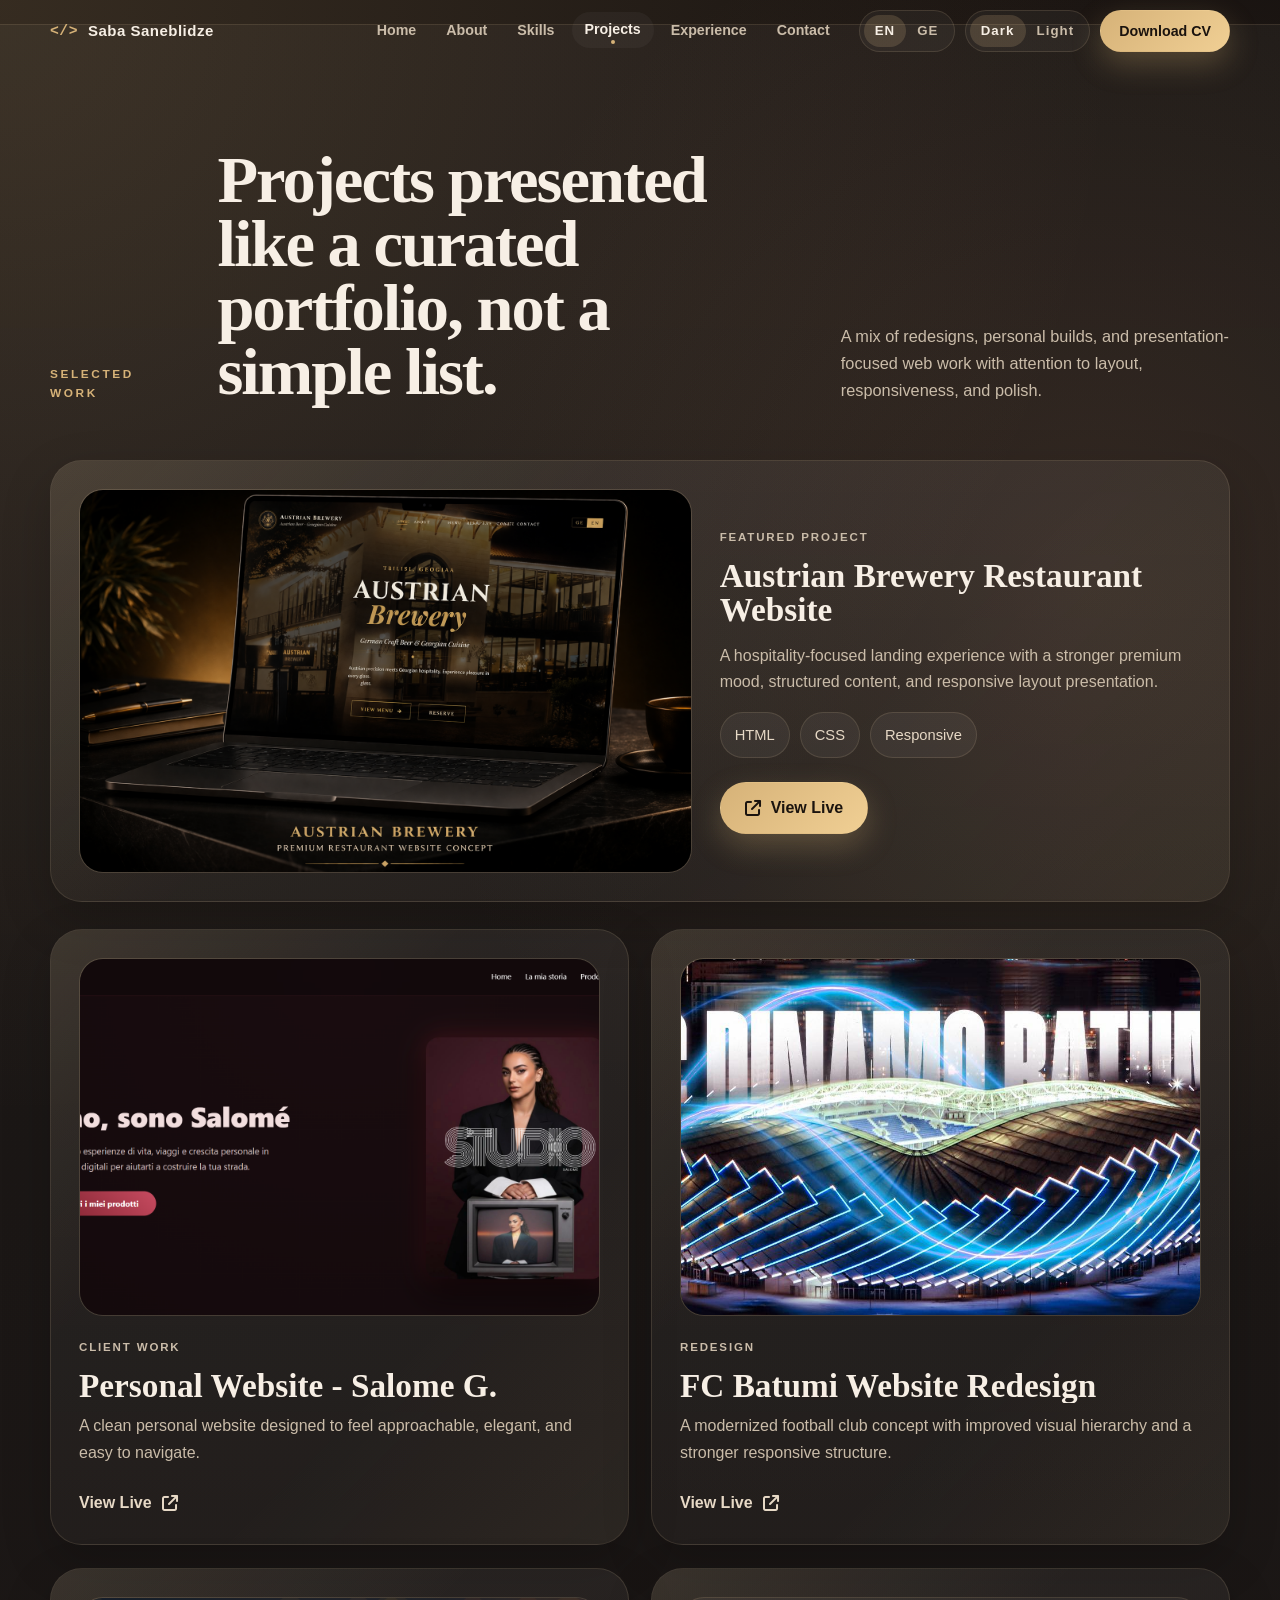
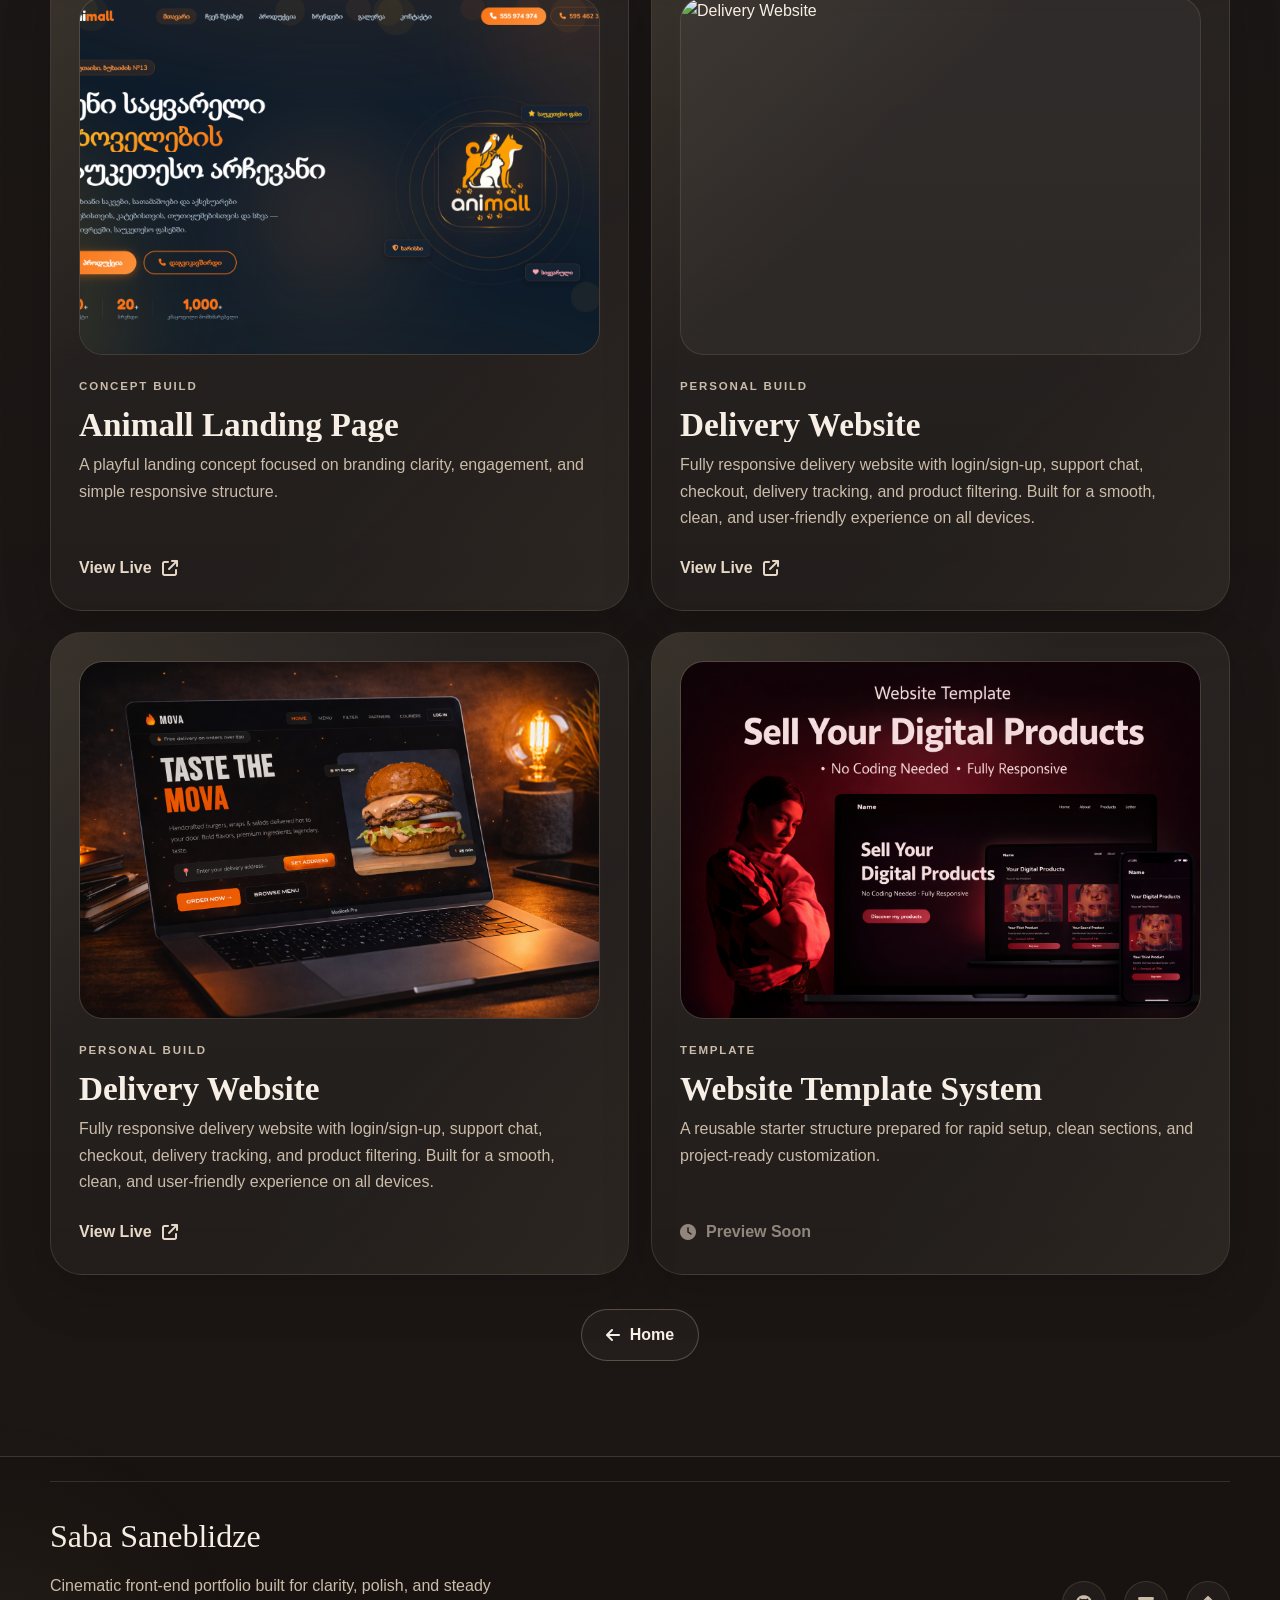
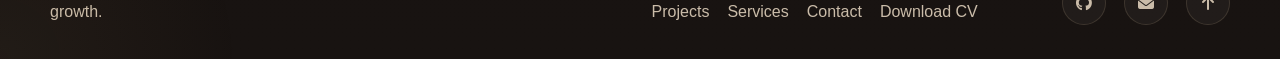
==== commit f3fe8bcf: "projects.html" ====
--- a/projects.html
+++ b/projects.html
@@ -6,11 +6,11 @@
   <meta name="viewport" content="width=device-width, initial-scale=1.0" />
   <title id="pageTitle">Saba Saneblidze | Cinematic Portfolio</title>
   <meta id="metaDescription" name="description"
-    content="Portfolio of Saba Saneblidze, an IT student and junior developer creating premium, responsive digital experiences." />
+    content="Portfolio of Saba Saneblidze, a frontend developer creating polished, responsive websites with strong visual presentation and clean implementation." />
   <meta property="og:type" content="website" />
   <meta property="og:title" id="ogTitle" content="Saba Saneblidze | Cinematic Portfolio" />
   <meta property="og:description" id="ogDescription"
-    content="Portfolio of Saba Saneblidze, an IT student and junior developer creating premium, responsive digital experiences." />
+    content="Portfolio of Saba Saneblidze, a frontend developer creating polished, responsive websites with strong visual presentation and clean implementation." />
   <meta property="og:locale" id="ogLocale" content="en_US" />
   <meta id="themeColorMeta" name="theme-color" content="#14100f" />
   <link rel="preconnect" href="https://fonts.googleapis.com" />
@@ -72,13 +72,13 @@
         <div class="section-heading projects-intro" data-reveal="up">
           <p class="section-kicker" data-i18n="projects.kicker">Selected Work</p>
           <div class="projects-intro-main">
-            <h1 class="section-title" data-i18n="projects.title">Projects presented like a curated portfolio, not a
-              simple list.</h1>
+            <h1 class="section-title" data-i18n="projects.title">Curated work focused on presentation, usability, and
+              front-end quality.</h1>
           </div>
           <div class="projects-intro-side">
             <p class="section-intro" data-i18n="projects.intro">
-              A mix of redesigns, personal builds, and presentation-focused web work with attention to layout,
-              responsiveness, and polish.
+              A selection of builds and redesigns shaped around responsive structure, stronger hierarchy, and digital
+              presentation that feels intentional and refined.
             </p>
           </div>
         </div>
@@ -88,11 +88,11 @@
             <img src="aus.png" alt="Austrian Brewery website preview" data-i18n-alt="projects.featured.alt" />
           </div>
           <div class="featured-copy">
-            <p class="project-label" data-i18n="projects.featured.label">Featured Project</p>
+            <p class="project-label" data-i18n="projects.featured.label">Featured Build</p>
             <h3 data-i18n="projects.featured.title">Austrian Brewery Restaurant Website</h3>
             <p data-i18n="projects.featured.body">
-              A hospitality-focused landing experience with a stronger premium mood, structured content, and
-              responsive layout presentation.
+              A restaurant website designed to feel premium and editorial, with stronger hierarchy, appetite-driven
+              visuals, and a responsive layout that stays refined across devices.
             </p>
             <ul class="project-tags">
               <li>HTML</li>
--- a/style.css
+++ b/style.css
@@ -1,1481 +1,2218 @@
-/* =========================================================
-   ROOT & VARIABLES
-========================================================= */
+/* ═══════════════════════════ DESIGN TOKENS ═══════════════════════════ */
 :root {
-  --primary: #0ea5e9;
-  --primary-dark: #0284c7;
-  --primary-light: #38bdf8;
-  --accent: #06b6d4;
-  --accent2: #0f172a;
-  --bg: #050d1a;
-  --bg2: #071424;
-  --bg3: #0a1f35;
-  --surface: #0d2137;
-  --surface2: #112840;
-  --border: rgba(14, 165, 233, 0.15);
-  --border-strong: rgba(14, 165, 233, 0.3);
-  --text: #e2e8f0;
-  --text-muted: #94a3b8;
-  --text-dim: #64748b;
-  --white: #ffffff;
-  --green: #22d3ee;
-  --red: #f43f5e;
-  --yellow: #fbbf24;
-  --gradient: linear-gradient(135deg, var(--primary), var(--accent));
-  --gradient-dark: linear-gradient(135deg, #0ea5e9 0%, #06b6d4 50%, #0f766e 100%);
-  --glow: 0 0 30px rgba(14, 165, 233, 0.3);
-  --glow-strong: 0 0 60px rgba(14, 165, 233, 0.4);
-  --shadow: 0 25px 50px rgba(0, 0, 0, 0.5);
-  --radius: 16px;
-  --radius-sm: 8px;
-  --transition: all 0.3s cubic-bezier(0.4, 0, 0.2, 1);
-  --font-display: 'Syne', sans-serif;
-  --font-mono: 'DM Mono', monospace;
-}
-
-/* =========================================================
-   RESET & BASE
-========================================================= */
-*, *::before, *::after { margin: 0; padding: 0; box-sizing: border-box; }
-
-html { scroll-behavior: smooth; font-size: 16px; }
+  --bg: #14100f;
+  --bg-soft: #1b1614;
+  --bg-elevated: rgba(35, 28, 25, 0.9);
+  --surface: rgba(30, 24, 22, 0.9);
+  --surface-strong: rgba(38, 30, 27, 0.96);
+  --surface-light: rgba(255, 249, 240, 0.08);
+  --line: rgba(230, 206, 166, 0.14);
+  --line-strong: rgba(230, 206, 166, 0.28);
+  --text: #f7efe5;
+  --muted: #cabca9;
+  --muted-strong: #e7d9c6;
+  --accent: #d6b278;
+  --accent-strong: #f0cf94;
+  --body-radial-a: rgba(214, 178, 120, 0.16);
+  --body-radial-b: rgba(122, 91, 64, 0.24);
+  --body-grad-top: #171210;
+  --body-grad-mid: #14100f;
+  --body-grad-bottom: #181311;
+  --grid-line: rgba(255, 255, 255, 0.02);
+  --section-tone: linear-gradient(180deg, rgba(255, 248, 234, 0.04), rgba(255, 248, 234, 0.02));
+  --panel-bg: linear-gradient(180deg, rgba(255, 252, 247, 0.06), rgba(255, 252, 247, 0.03));
+  --panel-highlight: linear-gradient(135deg, rgba(240, 207, 148, 0.09), transparent 35%, transparent 65%, rgba(240, 207, 148, 0.05));
+  --soft-bg: rgba(255, 249, 240, 0.04);
+  --soft-bg-strong: rgba(255, 249, 240, 0.06);
+  --header-glass: rgba(22, 17, 15, 0.82);
+  --header-rest: rgba(18, 14, 13, 0.18);
+  --floating-bg: rgba(19, 15, 14, 0.78);
+  --button-secondary-bg: rgba(255, 249, 240, 0.03);
+  --button-secondary-hover: rgba(255, 249, 240, 0.06);
+  --shadow: 0 24px 80px rgba(0, 0, 0, 0.32);
+  --shadow-soft: 0 18px 50px rgba(0, 0, 0, 0.2);
+  --radius-xl: 32px;
+  --radius-lg: 24px;
+  --radius-md: 18px;
+  --radius-sm: 12px;
+  --container: 1180px;
+  --header-height: 18px;
+  --ease: cubic-bezier(0.22, 1, 0.36, 1);
+}
+
+/* ═══════════════════════════ LIGHT THEME ═══════════════════════════ */
+html[data-theme="light"] {
+  --bg: #f4ede2;
+  --bg-soft: #ece2d3;
+  --bg-elevated: rgba(245, 237, 226, 0.92);
+  --surface: rgba(255, 252, 247, 0.94);
+  --surface-strong: rgba(255, 249, 242, 0.98);
+  --surface-light: rgba(74, 54, 38, 0.06);
+  --line: rgba(102, 72, 44, 0.14);
+  --line-strong: rgba(102, 72, 44, 0.26);
+  --text: #261b13;
+  --muted: #705942;
+  --muted-strong: #3d2d21;
+  --accent: #9b6c3d;
+  --accent-strong: #c48b4d;
+  --body-radial-a: rgba(184, 139, 86, 0.18);
+  --body-radial-b: rgba(130, 104, 75, 0.16);
+  --body-grad-top: #fbf7f1;
+  --body-grad-mid: #f4ede2;
+  --body-grad-bottom: #efe4d5;
+  --grid-line: rgba(70, 47, 28, 0.04);
+  --section-tone: linear-gradient(180deg, rgba(155, 108, 61, 0.05), rgba(155, 108, 61, 0.02));
+  --panel-bg: linear-gradient(180deg, rgba(255, 255, 255, 0.82), rgba(249, 241, 231, 0.72));
+  --panel-highlight: linear-gradient(135deg, rgba(196, 139, 77, 0.08), transparent 35%, transparent 65%, rgba(155, 108, 61, 0.04));
+  --soft-bg: rgba(72, 51, 34, 0.05);
+  --soft-bg-strong: rgba(72, 51, 34, 0.08);
+  --header-glass: rgba(249, 241, 231, 0.92);
+  --header-rest: rgba(250, 244, 236, 0.4);
+  --floating-bg: rgba(255, 249, 242, 0.92);
+  --button-secondary-bg: rgba(72, 51, 34, 0.04);
+  --button-secondary-hover: rgba(72, 51, 34, 0.08);
+  --shadow: 0 26px 80px rgba(78, 56, 37, 0.12);
+  --shadow-soft: 0 18px 48px rgba(78, 56, 37, 0.1);
+}
+
+/* ═══════════════════════════ RESET & BASE ═══════════════════════════ */
+* {
+  box-sizing: border-box;
+}
+
+html {
+  scroll-behavior: smooth;
+}
 
 body {
-  font-family: var(--font-display);
-  background: var(--bg);
+  margin: 0;
+  min-width: 320px;
   color: var(--text);
+  background:
+    radial-gradient(circle at top left, var(--body-radial-a), transparent 32%),
+    radial-gradient(circle at 85% 18%, var(--body-radial-b), transparent 24%),
+    linear-gradient(180deg, var(--body-grad-top) 0%, var(--body-grad-mid) 36%, var(--body-grad-bottom) 100%);
+  font-family: "Manrope", "Noto Sans Georgian", sans-serif;
+  line-height: 1.65;
   overflow-x: hidden;
-  cursor: none;
-}
-
-a { text-decoration: none; color: inherit; }
-ul { list-style: none; }
-img { max-width: 100%; }
-button { cursor: none; border: none; background: none; font-family: inherit; }
-
-::selection { background: var(--primary); color: var(--white); }
-
-::-webkit-scrollbar { width: 6px; }
-::-webkit-scrollbar-track { background: var(--bg); }
-::-webkit-scrollbar-thumb { background: var(--primary); border-radius: 3px; }
-
-/* =========================================================
-   CUSTOM CURSOR
-========================================================= */
-.cursor {
-  width: 10px; height: 10px;
-  background: var(--primary);
+  transition: background-color 0.35s var(--ease), color 0.35s var(--ease), background 0.35s var(--ease);
+}
+
+body::before {
+  content: "";
+  position: fixed;
+  inset: 0;
+  background-image: linear-gradient(var(--grid-line) 1px, transparent 1px),
+    linear-gradient(90deg, var(--grid-line) 1px, transparent 1px);
+  background-size: 90px 90px;
+  opacity: 0.18;
+  pointer-events: none;
+  mask-image: radial-gradient(circle at center, black 30%, transparent 88%);
+  z-index: 0;
+}
+
+body.menu-open {
+  overflow: hidden;
+}
+
+a {
+  color: inherit;
+  text-decoration: none;
+}
+
+img {
+  display: block;
+  width: 100%;
+}
+
+button,
+input,
+textarea {
+  font: inherit;
+}
+
+button {
+  border: 0;
+  background: none;
+  color: inherit;
+}
+
+/* ═══════════════════════════ LAYOUT ═══════════════════════════ */
+.container {
+  width: min(var(--container), calc(100% - 40px));
+  margin: 0 auto;
+}
+
+.section {
+  position: relative;
+  padding: 120px 0;
+}
+
+.section-toned::before {
+  content: "";
+  position: absolute;
+  inset: 24px 0;
+  background: var(--section-tone);
+  border-top: 1px solid var(--line);
+  border-bottom: 1px solid var(--line);
+  pointer-events: none;
+}
+
+.section-heading {
+  position: relative;
+  z-index: 1;
+  display: grid;
+  grid-template-columns: 180px minmax(0, 1fr);
+  gap: 28px;
+  margin-bottom: 56px;
+  align-items: start;
+}
+
+.section-kicker {
+  margin: 0;
+  color: var(--accent);
+  text-transform: uppercase;
+  letter-spacing: 0.22em;
+  font-size: 0.74rem;
+  font-weight: 700;
+}
+
+.section-title,
+.hero-title {
+  margin: 0;
+  font-family: "Cormorant Garamond", serif;
+  line-height: 0.96;
+  letter-spacing: -0.03em;
+}
+
+.section-title {
+  font-size: clamp(2.6rem, 5.2vw, 4.5rem);
+  max-width: 13ch;
+}
+
+.section-intro {
+  max-width: 700px;
+  margin: 16px 0 0;
+  color: var(--muted);
+  font-size: 1.02rem;
+}
+
+.projects-intro {
+  grid-template-columns: minmax(120px, 0.24fr) minmax(0, 1.06fr) minmax(260px, 0.7fr);
+  gap: 24px 34px;
+  align-items: end;
+}
+
+.projects-intro .section-kicker {
+  padding-top: 14px;
+}
+
+.projects-intro-main,
+.projects-intro-side {
+  min-width: 0;
+}
+
+.projects-intro .section-title {
+  max-width: 15ch;
+}
+
+.projects-intro .section-intro {
+  max-width: 34rem;
+  margin: 0;
+}
+
+/* ═══════════════════════════ PANEL ═══════════════════════════ */
+.panel {
+  position: relative;
+  border: 1px solid var(--line);
+  border-radius: var(--radius-xl);
+  background: var(--panel-bg);
+  box-shadow: var(--shadow-soft);
+  overflow: hidden;
+  transition: border-color 0.35s var(--ease), transform 0.35s var(--ease), box-shadow 0.35s var(--ease);
+}
+
+.panel::before {
+  content: "";
+  position: absolute;
+  inset: 0;
+  background: var(--panel-highlight);
+  pointer-events: none;
+}
+
+.panel:hover {
+  border-color: rgba(240, 207, 148, 0.22);
+  box-shadow: var(--shadow);
+}
+
+/* ═══════════════════════════ BUTTONS ═══════════════════════════ */
+.button {
+  display: inline-flex;
+  align-items: center;
+  justify-content: center;
+  gap: 10px;
+  min-height: 52px;
+  padding: 0 24px;
+  border-radius: 999px;
+  border: 1px solid transparent;
+  font-weight: 700;
+  transition: transform 0.35s var(--ease), background-color 0.35s var(--ease),
+    border-color 0.35s var(--ease), color 0.35s var(--ease), box-shadow 0.35s var(--ease);
+  cursor: pointer;
+}
+
+.button:hover {
+  transform: translateY(-2px);
+}
+
+.button:active {
+  transform: translateY(0) scale(0.98);
+}
+
+.button-primary {
+  background: linear-gradient(135deg, var(--accent), var(--accent-strong));
+  color: #1a130e;
+  box-shadow: 0 12px 30px rgba(214, 178, 120, 0.28);
+}
+
+.button-primary:hover {
+  box-shadow: 0 18px 40px rgba(214, 178, 120, 0.38);
+}
+
+.button-secondary {
+  border-color: var(--line-strong);
+  background: var(--button-secondary-bg);
+  color: var(--text);
+}
+
+.button-secondary:hover {
+  border-color: rgba(240, 207, 148, 0.48);
+  background: var(--button-secondary-hover);
+}
+
+.button-small {
+  min-height: 42px;
+  padding: 0 18px;
+  font-size: 0.89rem;
+  line-height: 1;
+  white-space: nowrap;
+}
+
+.button-large {
+  min-height: 58px;
+  padding: 0 32px;
+  font-size: 1.02rem;
+}
+
+.text-link {
+  display: inline-flex;
+  align-items: center;
+  gap: 10px;
+  color: var(--muted-strong);
+  font-weight: 700;
+  transition: gap 0.35s var(--ease), color 0.35s var(--ease);
+}
+
+.text-link:hover {
+  gap: 14px;
+  color: var(--accent-strong);
+}
+
+.text-link.is-disabled {
+  opacity: 0.56;
+  pointer-events: none;
+}
+
+/* ═══════════════════════════ SCROLL PROGRESS ═══════════════════════════ */
+.scroll-progress {
+  position: fixed;
+  top: 0;
+  left: 0;
+  z-index: 1200;
+  width: 0;
+  height: 3px;
+  background: linear-gradient(90deg, var(--accent), var(--accent-strong));
+  border-radius: 0 2px 2px 0;
+}
+
+.site-header {
+  position: fixed;
+  inset: 0 0 auto;
+  z-index: 1000;
+  padding: 10px 0;
+  transition: padding 0.35s var(--ease), background-color 0.35s var(--ease),
+    backdrop-filter 0.35s var(--ease), border-color 0.35s var(--ease);
+}
+
+.site-header::before {
+  content: "";
+  position: absolute;
+  inset: 5px 24px auto;
+  height: calc(100% - 10px);
+  border-radius: 999px;
+  background: var(--header-rest);
+  border: 1px solid transparent;
+  opacity: 0;
+  transition: opacity 0.35s var(--ease), background-color 0.35s var(--ease), border-color 0.35s var(--ease);
+}
+
+.site-header.is-scrolled {
+  padding: 8px 0;
+}
+
+.site-header.is-scrolled::before {
+  opacity: 1;
+  background: var(--header-glass);
+  border-color: rgba(240, 207, 148, 0.12);
+  backdrop-filter: blur(18px);
+}
+
+.header-inner {
+  position: relative;
+  display: flex;
+  align-items: center;
+  justify-content: space-between;
+  gap: 18px;
+}
+
+.brand {
+  position: relative;
+  z-index: 2;
+  display: inline-flex;
+  align-items: center;
+  gap: 10px;
+  font-weight: 800;
+  letter-spacing: 0.03em;
+}
+
+.brand-mark {
+  color: var(--accent);
+  font-family: "IBM Plex Mono", monospace;
+  font-size: 0.92rem;
+}
+
+.brand-name {
+  font-size: 0.94rem;
+}
+
+.site-nav {
+  display: flex;
+  align-items: center;
+  gap: 16px;
+}
+
+.nav-links {
+  display: flex;
+  align-items: center;
+  gap: 4px;
+  margin: 0;
+  padding: 0;
+  list-style: none;
+}
+
+.nav-link {
+  position: relative;
+  display: inline-flex;
+  align-items: center;
+  min-height: 36px;
+  padding: 0 13px;
+  border-radius: 999px;
+  color: var(--muted);
+  font-size: 0.89rem;
+  font-weight: 700;
+  transition: color 0.3s var(--ease), background-color 0.3s var(--ease), transform 0.3s var(--ease);
+}
+
+.nav-link:hover,
+.nav-link.active {
+  color: var(--text);
+  background: var(--soft-bg);
+  transform: translateY(-1px);
+}
+
+.nav-link.active::after {
+  content: '';
+  position: absolute;
+  bottom: 4px;
+  left: 50%;
+  transform: translateX(-50%);
+  width: 4px;
+  height: 4px;
   border-radius: 50%;
-  position: fixed; top: 0; left: 0;
+  background: var(--accent);
+}
+
+.nav-actions {
+  display: flex;
+  align-items: center;
+  gap: 10px;
+}
+
+.lang-switcher,
+.theme-switcher {
+  display: inline-flex;
+  padding: 4px;
+  border: 1px solid var(--line);
+  border-radius: 999px;
+  background: var(--soft-bg);
+}
+
+.lang-btn,
+.theme-btn {
+  min-width: 42px;
+  min-height: 32px;
+  padding: 0 11px;
+  border-radius: 999px;
+  color: var(--muted);
+  font-size: 0.83rem;
+  font-weight: 800;
+  letter-spacing: 0.08em;
+  transition: background-color 0.3s var(--ease), color 0.3s var(--ease), transform 0.3s var(--ease);
+}
+
+.theme-btn {
+  min-width: 56px;
+}
+
+/* was 64px */
+
+.lang-btn:hover,
+.theme-btn:hover {
+  transform: translateY(-1px);
+}
+
+.lang-btn.is-active,
+.theme-btn.is-active {
+  background: rgba(240, 207, 148, 0.16);
+  color: var(--text);
+}
+
+.menu-toggle {
+  position: relative;
+  z-index: 2;
+  display: none;
+  width: 48px;
+  height: 48px;
+  padding: 0;
+  border: 1px solid var(--line);
+  border-radius: 50%;
+  background: var(--soft-bg);
+}
+
+.menu-toggle span {
+  position: absolute;
+  left: 14px;
+  width: 20px;
+  height: 2px;
+  background: var(--text);
+  border-radius: 999px;
+  transition: transform 0.3s var(--ease), opacity 0.3s var(--ease);
+}
+
+.menu-toggle span:nth-child(1) {
+  top: 17px;
+}
+
+.menu-toggle span:nth-child(2) {
+  top: 23px;
+}
+
+.menu-toggle span:nth-child(3) {
+  top: 29px;
+}
+
+body.menu-open .menu-toggle span:nth-child(1) {
+  transform: translateY(6px) rotate(45deg);
+}
+
+body.menu-open .menu-toggle span:nth-child(2) {
+  opacity: 0;
+}
+
+body.menu-open .menu-toggle span:nth-child(3) {
+  transform: translateY(-6px) rotate(-45deg);
+}
+
+/* ═══════════════════════════ HERO ═══════════════════════════ */
+.hero {
+  min-height: 100svh;
+  padding-top: calc(var(--header-height) + 42px);
+  display: flex;
+  align-items: center;
+}
+
+.hero-ambient {
+  position: absolute;
+  inset: 0;
+  overflow: hidden;
   pointer-events: none;
-  z-index: 9999;
-  transform: translate(-50%, -50%);
-  transition: width 0.2s, height 0.2s, background 0.2s;
-  mix-blend-mode: screen;
-}
-
-.cursor-follower {
-  width: 36px; height: 36px;
-  border: 1.5px solid rgba(14, 165, 233, 0.5);
+}
+
+.hero-orb {
+  position: absolute;
+  width: 44vw;
+  aspect-ratio: 1;
   border-radius: 50%;
-  position: fixed; top: 0; left: 0;
+  filter: blur(10px);
+  opacity: 0.45;
+}
+
+.hero-orb-left {
+  top: 2%;
+  left: -12%;
+  background: radial-gradient(circle, rgba(214, 178, 120, 0.32), transparent 65%);
+}
+
+.hero-orb-right {
+  right: -12%;
+  bottom: 4%;
+  background: radial-gradient(circle, rgba(120, 87, 59, 0.28), transparent 68%);
+}
+
+.hero-grid {
+  position: absolute;
+  inset: 10% 8%;
+  border: 1px solid rgba(255, 248, 234, 0.04);
+  border-radius: 40px;
+}
+
+.hero-layout {
+  position: relative;
+  z-index: 1;
+  display: grid;
+  grid-template-columns: minmax(0, 1.05fr) minmax(340px, 0.95fr);
+  gap: 48px;
+  align-items: center;
+}
+
+.hero-title {
+  display: grid;
+  gap: 12px;
+  font-size: clamp(3.8rem, 9vw, 7.8rem);
+}
+
+.hero-title-main {
+  display: block;
+}
+
+.hero-title-sub {
+  display: block;
+  color: var(--muted-strong);
+  font-size: clamp(2.2rem, 5vw, 4rem);
+}
+
+.hero-rotating {
+  color: var(--accent-strong);
+  transition: opacity 0.3s var(--ease), transform 0.3s var(--ease);
+}
+
+.hero-rotating.is-switching {
+  opacity: 0;
+  transform: translateY(10px);
+}
+
+.hero-text {
+  max-width: 640px;
+  margin: 26px 0 0;
+  color: var(--muted);
+  font-size: 1.08rem;
+}
+
+.hero-actions {
+  display: flex;
+  flex-wrap: wrap;
+  gap: 14px;
+  margin-top: 34px;
+}
+
+.hero-stats {
+  display: grid;
+  grid-template-columns: repeat(3, minmax(0, 1fr));
+  gap: 14px;
+  margin: 42px 0 0;
+  padding: 0;
+  list-style: none;
+}
+
+.hero-stats li {
+  padding: 18px 20px;
+  border: 1px solid var(--line);
+  border-radius: var(--radius-md);
+  background: var(--soft-bg);
+  transition: border-color 0.35s var(--ease), background-color 0.35s var(--ease);
+}
+
+.hero-stats li:hover {
+  border-color: rgba(240, 207, 148, 0.22);
+  background: var(--soft-bg-strong);
+}
+
+.hero-stat-number {
+  display: block;
+  font-family: "Cormorant Garamond", serif;
+  font-size: 2.4rem;
+  line-height: 1;
+  color: var(--accent-strong);
+}
+
+.hero-stat-label {
+  display: block;
+  margin-top: 6px;
+  color: var(--muted);
+  font-size: 0.88rem;
+}
+
+/* ═══════ HERO STAGE — FIX: restructured to prevent overlap ═══════ */
+/* Cards now flow below portrait; chips never escape the frame */
+.hero-stage {
+  position: relative;
+  display: flex;
+  flex-direction: column;
+  gap: 14px;
+  padding: 24px;
+  border: 1px solid var(--line);
+  border-radius: var(--radius-xl);
+  background: var(--panel-bg);
+  box-shadow: var(--shadow-soft);
+  isolation: isolate;
+  overflow: visible;
+  /* allow parallax without clipping */
+}
+
+.hero-stage::before {
+  content: "";
+  position: absolute;
+  inset: 0;
+  background: var(--panel-highlight);
+  border-radius: var(--radius-xl);
   pointer-events: none;
-  z-index: 9998;
-  transform: translate(-50%, -50%);
-  transition: all 0.12s ease;
-}
-
-.cursor.hover { width: 18px; height: 18px; background: var(--accent); }
-.cursor-follower.hover { width: 54px; height: 54px; border-color: var(--primary); opacity: 0.5; }
-
-/* =========================================================
-   PRELOADER
-========================================================= */
-.preloader {
-  position: fixed; inset: 0;
-  background: var(--bg);
-  z-index: 10000;
-  display: flex; align-items: center; justify-content: center;
+}
+
+.portrait-frame {
+  position: relative;
+  z-index: 2;
+  width: 100%;
+  padding: 0;
+  border-radius: 26px;
+  background: linear-gradient(180deg, var(--surface-light), var(--button-secondary-bg));
+  border: 1px solid var(--line);
+  box-shadow: var(--shadow);
+  overflow: hidden;
+}
+
+.portrait-border {
+  position: absolute;
+  inset: 10px;
+  border: 1px solid rgba(240, 207, 148, 0.18);
+  border-radius: 20px;
+  pointer-events: none;
+  z-index: 3;
+}
+
+.portrait-frame img {
+  aspect-ratio: 4 / 4.2;
+  object-fit: cover;
+  border-radius: 0;
+  display: block;
+  width: 100%;
+  transition: transform 0.8s var(--ease);
+}
+
+.portrait-frame:hover img {
+  transform: scale(1.02);
+}
+
+.portrait-caption {
+  display: flex;
+  justify-content: space-between;
+  gap: 14px;
+  padding: 14px 18px;
+  border-top: 1px solid var(--line);
+}
+
+/* FIX: hero-float-row puts the two cards side-by-side BELOW the portrait */
+.hero-float-row {
+  display: grid;
+  grid-template-columns: 1fr 1fr;
+  gap: 12px;
+}
+
+/* FIX: floating-card now static (was absolute — caused overlap) */
+.floating-card {
+  position: static;
+  width: auto;
+  max-width: none;
+  padding: 16px 18px;
+  border-radius: var(--radius-md);
+  border: 1px solid var(--line);
+  background: var(--floating-bg);
+  backdrop-filter: blur(16px);
+  box-shadow: var(--shadow-soft);
+  transition: border-color 0.35s var(--ease);
+}
+
+.floating-card:hover {
+  border-color: rgba(240, 207, 148, 0.22);
+}
+
+.availability-card {
+  /* reset old positioning */
+  top: unset;
+  right: unset;
+}
+
+.code-card {
+  display: grid;
+  gap: 6px;
+  font-family: "IBM Plex Mono", monospace;
+  font-size: 0.78rem;
+  left: unset;
+  bottom: unset;
+}
+
+.code-key {
+  color: var(--accent-strong);
+}
+
+.floating-value,
+.code-line {
+  color: var(--muted-strong);
+}
+
+.floating-label {
+  color: var(--accent);
+  text-transform: uppercase;
+  letter-spacing: 0.16em;
+  font-size: 0.68rem;
+  font-weight: 700;
+  margin: 0 0 6px;
+}
+
+.floating-value {
+  margin: 0;
+  font-size: 0.88rem;
+}
+
+/* FIX: hero-chips now static, wraps cleanly, never overflows */
+.hero-chips {
+  display: flex;
+  flex-wrap: wrap;
+  gap: 8px;
+  margin: 0;
+  padding: 0;
+  list-style: none;
+  width: 100%;
+}
+
+.hero-chips li {
+  padding: 8px 14px;
+  border-radius: 999px;
+  border: 1px solid var(--line);
+  background: var(--soft-bg);
+  color: var(--muted-strong);
+  font-size: 0.86rem;
+  white-space: nowrap;
+  transition: border-color 0.3s var(--ease), color 0.3s var(--ease);
+}
+
+.hero-chips li:hover {
+  border-color: rgba(240, 207, 148, 0.28);
+  color: var(--accent-strong);
+}
+
+.scroll-cue {
+  position: absolute;
+  left: 50%;
+  bottom: 34px;
+  transform: translateX(-50%);
+  display: inline-flex;
+  align-items: center;
+  gap: 10px;
+  color: var(--muted);
+  font-size: 0.92rem;
+  transition: color 0.3s var(--ease);
+}
+
+.scroll-cue:hover {
+  color: var(--text);
+}
+
+.caption-label,
+.meta-label,
+.project-label,
+.experience-date {
+  color: var(--accent);
+  text-transform: uppercase;
+  letter-spacing: 0.16em;
+  font-size: 0.72rem;
+  font-weight: 700;
+}
+
+.caption-value {
+  color: var(--muted-strong);
+  font-weight: 700;
+}
+
+/* ═══════════════════════════ ABOUT ═══════════════════════════ */
+.about-grid,
+.contact-layout {
+  display: grid;
+  grid-template-columns: minmax(300px, 0.9fr) minmax(0, 1.1fr);
+  gap: 28px;
+}
+
+.about-panel,
+.contact-panel,
+.form-panel,
+.stack-panel,
+.strengths-panel,
+.service-panel,
+.featured-project,
+.experience-card,
+.project-card {
+  padding: 28px;
+}
+
+.about-photo-wrap {
+  border-radius: 24px;
+  overflow: hidden;
+}
+
+.about-photo-wrap img {
+  aspect-ratio: 4 / 4.7;
+  object-fit: cover;
+}
+
+.about-summary {
+  margin-top: 22px;
+}
+
+.about-summary-title,
+.panel-head h3,
+.featured-copy h3,
+.project-copy h3,
+.experience-card h3 {
+  margin: 0 0 10px;
+  font-family: "Cormorant Garamond", serif;
+  font-size: clamp(1.7rem, 2.6vw, 2.5rem);
+  line-height: 1.02;
+}
+
+.about-copy p {
+  margin: 0 0 18px;
+  color: var(--muted);
+}
+
+.about-lead {
+  color: var(--muted-strong) !important;
+  font-size: 1.08rem;
+}
+
+.about-meta {
+  display: grid;
+  grid-template-columns: repeat(2, minmax(0, 1fr));
+  gap: 18px;
+  margin-top: 28px;
+}
+
+.about-meta strong,
+.contact-item a,
+.contact-item span:last-child,
+.experience-company {
+  display: block;
+  margin-top: 8px;
+  color: var(--muted-strong);
+  font-weight: 700;
+}
+
+/* ═══════════════════════════ SKILLS ═══════════════════════════ */
+.skills-layout {
+  display: grid;
+  grid-template-columns: repeat(6, minmax(0, 1fr));
+  gap: 22px;
+}
+
+.service-panel {
+  grid-column: span 2;
+  min-height: 220px;
+}
+
+.service-index {
+  display: inline-flex;
+  align-items: center;
+  justify-content: center;
+  width: 42px;
+  height: 42px;
+  border-radius: 50%;
+  background: rgba(240, 207, 148, 0.1);
+  color: var(--accent-strong);
+  font-family: "IBM Plex Mono", monospace;
+  font-size: 0.82rem;
+}
+
+.service-panel h3 {
+  margin: 22px 0 12px;
+  font-size: 1.4rem;
+  font-family: "Cormorant Garamond", serif;
+}
+
+.service-panel p,
+.panel-head p,
+.featured-copy p,
+.project-copy p,
+.experience-card p,
+.contact-note,
+.field span,
+.footer-copy {
+  color: var(--muted);
+}
+
+.stack-panel,
+.strengths-panel {
+  grid-column: span 3;
+}
+
+.panel-head {
+  margin-bottom: 26px;
+}
+
+.skill-bars {
+  display: grid;
+  gap: 20px;
+}
+
+.skill-label {
+  display: flex;
+  justify-content: space-between;
+  gap: 14px;
+  margin-bottom: 10px;
+  color: var(--muted-strong);
+  font-weight: 600;
+}
+
+.skill-track {
+  height: 10px;
+  border-radius: 999px;
+  background: rgba(255, 249, 240, 0.06);
+  overflow: hidden;
+}
+
+.skill-track span {
+  display: block;
+  height: 100%;
+  border-radius: inherit;
+  background: linear-gradient(90deg, var(--accent), var(--accent-strong));
+  transform-origin: left;
+}
+
+.tag-list,
+.project-tags {
+  display: flex;
+  flex-wrap: wrap;
+  gap: 10px;
+  margin: 0;
+  padding: 0;
+  list-style: none;
+}
+
+.tag-list li,
+.project-tags li,
+.language-list span {
+  padding: 10px 14px;
+  border: 1px solid var(--line);
+  border-radius: 999px;
+  background: rgba(255, 249, 240, 0.05);
+  color: var(--muted-strong);
+  font-size: 0.92rem;
+  transition: border-color 0.3s var(--ease), color 0.3s var(--ease);
+}
+
+.tag-list li:hover {
+  border-color: rgba(240, 207, 148, 0.28);
+  color: var(--accent-strong);
+}
+
+.language-block {
+  margin-top: 28px;
+}
+
+.language-block h4 {
+  margin: 0 0 14px;
+  font-size: 1rem;
+}
+
+.language-list {
+  display: flex;
   flex-direction: column;
-  transition: opacity 0.5s ease, visibility 0.5s ease;
-}
-
-.preloader.hidden { opacity: 0; visibility: hidden; }
-.preloader-inner { text-align: center; }
-
-.preloader-bar {
-  width: 220px; height: 2px;
-  background: var(--surface);
-  border-radius: 2px;
-  margin: 0 auto 16px;
-  overflow: hidden;
-  position: relative;
-}
-
-.preloader-bar::after {
-  content: '';
-  position: absolute; left: -100%; top: 0;
-  width: 100%; height: 100%;
-  background: var(--gradient);
-  animation: loadBar 1.5s ease forwards;
-}
-
-@keyframes loadBar { to { left: 0; } }
-
-.preloader-text {
-  font-family: var(--font-mono);
-  font-size: 0.85rem;
-  color: var(--primary);
-  letter-spacing: 0.1em;
-}
-
-.dots { animation: blink 1s step-start infinite; }
-@keyframes blink { 0%,100%{opacity:1} 50%{opacity:0} }
-
-/* =========================================================
-   NAVBAR
-========================================================= */
-.navbar {
-  position: fixed; top: 0; left: 0; right: 0;
-  z-index: 1000;
-  display: flex; align-items: center; justify-content: space-between;
-  padding: 1.2rem 5%;
-  transition: var(--transition);
-  /* Prevent navbar content overflow on small screens */
-  min-width: 0;
-}
-
-.navbar.scrolled {
-  background: rgba(5, 13, 26, 0.92);
-  backdrop-filter: blur(20px);
-  border-bottom: 1px solid var(--border);
-  padding: 0.9rem 5%;
-}
-
-.nav-logo {
-  font-family: var(--font-mono);
-  font-size: 1.4rem;
-  font-weight: 700;
-  color: var(--white);
-  letter-spacing: -0.02em;
-  flex-shrink: 0;
-}
-
-.logo-bracket { color: var(--primary); }
-.logo-accent { color: var(--accent); }
-
-.nav-links {
-  display: flex; gap: 2.5rem;
-  align-items: center;
-}
-
-.nav-link {
-  font-size: 0.88rem;
-  font-weight: 600;
-  letter-spacing: 0.05em;
-  text-transform: uppercase;
-  color: var(--text-muted);
-  transition: var(--transition);
-  position: relative;
-  white-space: nowrap;
-}
-
-.nav-link::after {
-  content: '';
-  position: absolute; bottom: -4px; left: 0;
-  width: 0; height: 2px;
-  background: var(--primary);
-  transition: width 0.3s ease;
-  border-radius: 2px;
-}
-
-.nav-link:hover, .nav-link.active { color: var(--white); }
-.nav-link:hover::after, .nav-link.active::after { width: 100%; }
-
-.nav-cta {
-  background: var(--gradient);
-  color: var(--white);
-  padding: 0.6rem 1.5rem;
-  border-radius: 50px;
-  font-size: 0.85rem;
-  font-weight: 700;
-  letter-spacing: 0.05em;
-  text-transform: uppercase;
-  transition: var(--transition);
-  box-shadow: var(--glow);
-  white-space: nowrap;
-  flex-shrink: 0;
-}
-
-.nav-cta:hover { transform: translateY(-2px); box-shadow: var(--glow-strong); }
-
-.hamburger {
-  display: none;
-  flex-direction: column;
-  gap: 5px;
-  padding: 8px;
-  flex-shrink: 0;
-  z-index: 1001;
-  cursor: pointer;
-}
-
-.hamburger span {
-  display: block;
-  width: 24px; height: 2px;
-  background: var(--text);
-  border-radius: 2px;
-  transition: var(--transition);
-}
-
-/* =========================================================
-   BUTTONS
-========================================================= */
-.btn {
-  display: inline-flex; align-items: center; gap: 0.6rem;
-  padding: 0.85rem 2rem;
-  border-radius: 50px;
-  font-family: var(--font-display);
-  font-size: 0.9rem;
-  font-weight: 700;
-  letter-spacing: 0.03em;
-  transition: var(--transition);
+  gap: 10px;
+}
+
+.language-list span {
+  display: flex;
+  justify-content: space-between;
+  gap: 16px;
+}
+
+.language-list em {
+  font-style: normal;
+  color: var(--muted);
+}
+
+/* ═══════════════════════════ SERVICES (NEW) ═══════════════════════════ */
+.services-grid {
+  display: grid;
+  grid-template-columns: repeat(3, minmax(0, 1fr));
+  gap: 22px;
+}
+
+.services-card {
+  padding: 32px 28px;
+  cursor: default;
+}
+
+.services-card-icon {
+  display: flex;
+  align-items: center;
+  justify-content: center;
+  width: 52px;
+  height: 52px;
+  border-radius: 16px;
+  background: rgba(240, 207, 148, 0.1);
+  color: var(--accent-strong);
+  font-size: 1.3rem;
+  margin-bottom: 22px;
+  transition: background-color 0.35s var(--ease), transform 0.35s var(--ease);
+}
+
+.services-card:hover .services-card-icon {
+  background: rgba(240, 207, 148, 0.18);
+  transform: scale(1.06);
+}
+
+.services-card h3 {
+  margin: 0 0 12px;
+  font-family: "Cormorant Garamond", serif;
+  font-size: 1.5rem;
+  line-height: 1.1;
+}
+
+.services-card p {
+  margin: 0;
+  color: var(--muted);
+  font-size: 0.97rem;
+}
+
+/* ═══════════════════════════ PROJECTS ═══════════════════════════ */
+.featured-project {
+  display: grid;
+  grid-template-columns: minmax(0, 1.12fr) minmax(320px, 0.88fr);
+  gap: 28px;
+  margin-bottom: 28px;
+  align-items: center;
+}
+
+.featured-media,
+.project-media {
   position: relative;
   overflow: hidden;
-  white-space: nowrap;
-}
-
-.btn::before {
-  content: '';
-  position: absolute; inset: 0;
-  background: rgba(255,255,255,0.1);
-  transform: scaleX(0);
-  transform-origin: left;
-  transition: transform 0.3s ease;
-}
-
-.btn:hover::before { transform: scaleX(1); }
-.btn:hover { transform: translateY(-3px); }
-
-.btn-primary {
-  background: var(--gradient);
-  color: var(--white);
-  box-shadow: var(--glow);
-}
-
-.btn-primary:hover { box-shadow: var(--glow-strong); }
-
-.btn-outline {
-  border: 1.5px solid var(--border-strong);
-  color: var(--text);
-}
-
-.btn-outline:hover {
-  border-color: var(--primary);
-  color: var(--primary);
-}
-
-.btn-full { width: 100%; justify-content: center; border-radius: var(--radius-sm); }
-
-/* =========================================================
-   SECTION SHARED
-========================================================= */
-.section { padding: 7rem 0; }
-
-.container {
-  max-width: 1200px;
-  margin: 0 auto;
-  padding: 0 5%;
-}
-
-.section-header {
-  text-align: center;
-  margin-bottom: 4rem;
-}
-
-.section-tag {
-  display: inline-block;
-  font-family: var(--font-mono);
-  font-size: 0.85rem;
-  color: var(--primary);
-  letter-spacing: 0.1em;
-  margin-bottom: 0.75rem;
-}
-
-.section-title {
-  font-size: clamp(2rem, 4vw, 3rem);
-  font-weight: 800;
-  color: var(--white);
-  letter-spacing: -0.03em;
-  line-height: 1.1;
-}
-
-.section-sub {
-  margin-top: 1rem;
-  color: var(--text-muted);
-  font-size: 1rem;
-  max-width: 500px;
-  margin-left: auto; margin-right: auto;
-}
-
-/* =========================================================
-   HERO
-========================================================= */
-.hero {
-  min-height: 100vh;
-  display: flex; align-items: center;
-  position: relative;
-  overflow: hidden;
-  padding: 0 5%;
-}
-
-.hero-bg {
-  position: absolute; inset: 0;
-  z-index: 0;
-}
-
-#particleCanvas {
-  position: absolute; inset: 0;
-  width: 100%; height: 100%;
-}
-
-.hero-grid {
-  position: absolute; inset: 0;
-  background-image:
-    linear-gradient(rgba(14,165,233,0.04) 1px, transparent 1px),
-    linear-gradient(90deg, rgba(14,165,233,0.04) 1px, transparent 1px);
-  background-size: 60px 60px;
-  mask-image: radial-gradient(ellipse 80% 80% at 50% 50%, black 30%, transparent 100%);
-}
-
-.hero-content {
-  position: relative; z-index: 1;
-  max-width: 620px;
-  padding: 7rem 0 6rem;
-  animation: fadeInUp 0.8s ease both;
-  animation-delay: 0.3s;
-}
-
-.hero-badge {
-  display: inline-flex; align-items: center; gap: 0.5rem;
-  background: rgba(14, 165, 233, 0.1);
-  border: 1px solid var(--border-strong);
-  padding: 0.4rem 1rem;
-  border-radius: 50px;
-  font-size: 0.8rem;
-  font-weight: 600;
-  letter-spacing: 0.05em;
-  color: var(--primary-light);
-  margin-bottom: 1.5rem;
-}
-
-.badge-dot {
-  width: 8px; height: 8px;
-  background: var(--green);
-  border-radius: 50%;
-  animation: pulse 2s infinite;
-}
-
-@keyframes pulse { 0%,100%{opacity:1;transform:scale(1)} 50%{opacity:0.6;transform:scale(1.3)} }
-
-.hero-title {
-  display: flex; flex-direction: column;
-  gap: 0.2rem;
-  margin-bottom: 1.5rem;
-}
-
-.title-line {
-  font-size: 1.1rem;
-  font-weight: 500;
-  color: var(--text-muted);
-  font-family: var(--font-mono);
-}
-
-.title-name {
-  font-size: clamp(1.5rem, 3vw, 2.5rem);
-  font-weight: 800;
-  color: var(--white);
-  letter-spacing: -0.04em;
-  line-height: 1;
-  background: linear-gradient(135deg, #ffffff 0%, var(--primary-light) 100%);
-  -webkit-background-clip: text;
-  -webkit-text-fill-color: transparent;
-  background-clip: text;
-  /* Ensure full name always visible */
-  white-space: nowrap;
-  overflow: visible;
-}
-
-.title-role {
-  font-size: clamp(1rem, 2.2vw, 1.5rem);
-  color: var(--text-muted);
-  font-weight: 500;
-  margin-top: 0.4rem;
-}
-
-.role-prefix { color: var(--text-muted); }
-.typed-text { color: var(--primary); font-weight: 700; }
-.cursor-blink {
-  color: var(--primary);
-  animation: blink 0.8s step-start infinite;
-  font-weight: 300;
-}
-
-.hero-desc {
-  color: var(--text-muted);
-  font-size: 1rem;
-  line-height: 1.7;
-  margin-bottom: 2rem;
-  max-width: 480px;
-}
-
-.hero-actions {
-  display: flex; gap: 1rem; flex-wrap: wrap;
-  margin-bottom: 3rem;
-}
-
-.hero-stats {
-  display: flex; align-items: center; gap: 1.5rem;
-  flex-wrap: wrap;
-  /* Give stats enough room so scroll-down never overlaps */
-  position: relative;
-  z-index: 2;
-}
-
-.stat {
-  display: flex; flex-direction: column;
-}
-
-.stat-num {
-  font-size: 2rem;
-  font-weight: 800;
-  color: var(--white);
-  line-height: 1;
-  font-family: var(--font-mono);
-}
-
-.stat span:nth-child(2) { color: var(--primary); font-weight: 800; font-size: 1.5rem; }
-
-.stat-label {
-  font-size: 0.75rem;
-  color: var(--text-dim);
-  text-transform: uppercase;
-  letter-spacing: 0.1em;
-  margin-top: 0.2rem;
-}
-
-.stat-divider {
-  width: 1px; height: 40px;
-  background: var(--border);
+  border-radius: 24px;
+  border: 1px solid rgba(240, 207, 148, 0.12);
+  background: var(--soft-bg);
+}
+
+.featured-media img {
+  aspect-ratio: 16 / 10;
+  object-fit: cover;
+  transition: transform 0.8s var(--ease);
+}
+
+.project-actions {
+  display: flex;
+  align-items: center;
+  gap: 14px;
+  margin-top: 24px;
+}
+
+.projects-grid {
+  display: grid;
+  grid-template-columns: repeat(2, minmax(0, 1fr));
+  gap: 22px;
+  align-items: stretch;
+}
+
+.project-card {
+  display: flex;
+  flex-direction: column;
+  height: 100%;
+}
+
+.project-media {
+  aspect-ratio: 16 / 11;
   flex-shrink: 0;
 }
 
-/* Hero Visual */
-.hero-visual {
-  position: relative; z-index: 1;
-  flex: 1;
-  display: flex; justify-content: center; align-items: center;
-  padding-top: 5rem;
-}
-
-.hero-card-wrap { position: relative; }
-
-.hero-card {
-  background: var(--surface);
-  border: 1px solid var(--border);
-  border-radius: var(--radius);
-  overflow: hidden;
-  width: 320px;
-  box-shadow: var(--shadow), var(--glow);
-  animation: float 4s ease-in-out infinite;
-}
-
-@keyframes float {
-  0%,100%{transform:translateY(0)} 50%{transform:translateY(-14px)}
-}
-
-.card-header {
-  display: flex; align-items: center; gap: 0.75rem;
-  padding: 0.75rem 1rem;
-  background: var(--surface2);
-  border-bottom: 1px solid var(--border);
-}
-
-.card-dots { display: flex; gap: 0.4rem; }
-.dot { width: 12px; height: 12px; border-radius: 50%; }
-.dot.red { background: #ff5f57; }
-.dot.yellow { background: #febc2e; }
-.dot.green { background: #28c840; }
-
-.card-filename {
-  font-family: var(--font-mono);
-  font-size: 0.75rem;
-  color: var(--text-muted);
-  margin-left: auto;
-}
-
-.card-code { padding: 1.25rem; }
-
-.code-line {
-  font-family: var(--font-mono);
-  font-size: 0.82rem;
-  line-height: 1.9;
-  white-space: nowrap;
-}
-
-.pl { padding-left: 1.2rem; }
-.kw { color: #f472b6; }
-.var { color: var(--primary-light); }
-.key { color: #a78bfa; }
-.str { color: #86efac; }
-.fn { color: #fde68a; }
-.comment { color: var(--text-dim); }
-
-/* Floating Badges */
-.floating-badge {
-  position: absolute;
-  background: var(--surface2);
-  border: 1px solid var(--border-strong);
-  padding: 0.5rem 0.9rem;
-  border-radius: 50px;
-  font-size: 0.78rem;
-  font-weight: 700;
-  display: flex; align-items: center; gap: 0.4rem;
-  box-shadow: var(--glow);
-  color: var(--text);
-}
-
-.badge-react { top: -10px; right: -60px; color: #61dafb; border-color: rgba(97,218,251,0.3); animation: float 3.5s ease-in-out infinite; }
-.badge-node  { bottom: 30px; right: -50px; color: #68a063; border-color: rgba(104,160,99,0.3); animation: float 4.2s ease-in-out infinite 0.5s; }
-.badge-aws   { bottom: -10px; left: -50px; color: #ff9900; border-color: rgba(255,153,0,0.3); animation: float 3.8s ease-in-out infinite 1s; }
-
-/* Scroll Down — desktop only */
-.scroll-down {
-  position: absolute; bottom: 2rem; left: 50%;
-  transform: translateX(-50%);
-  display: flex; flex-direction: column; align-items: center; gap: 0.5rem;
-  color: var(--text-dim);
-  font-size: 0.75rem;
-  letter-spacing: 0.1em;
-  text-transform: uppercase;
-  z-index: 1;
-  transition: var(--transition);
-}
-
-.scroll-down:hover { color: var(--primary); }
-
-.scroll-line {
-  width: 1px; height: 50px;
-  background: linear-gradient(to bottom, var(--text-dim), transparent);
-  animation: scrollLine 1.8s ease-in-out infinite;
-}
-
-@keyframes scrollLine { 0%,100%{transform:scaleY(1);opacity:1} 50%{transform:scaleY(0.5);opacity:0.4} }
-
-/* =========================================================
-   ABOUT
-========================================================= */
-.about { background: var(--bg2); }
-
-.about-grid {
+.projects-preview-grid .project-card-feature-match {
+  grid-column: 1 / -1;
   display: grid;
-  grid-template-columns: 1fr 1.4fr;
-  gap: 5rem;
-  align-items: center;
-}
-
-.about-visual { display: flex; justify-content: center; }
-
-.about-img-wrap {
-  position: relative;
-  width: 300px; height: 360px;
-}
-
-.about-photo {
+  grid-template-columns: minmax(0, 1.12fr) minmax(320px, 0.88fr);
+  gap: 28px;
+  align-items: center;
+}
+
+.projects-preview-grid .project-card-feature-match .project-media,
+.projects-preview-grid .project-card-feature-match .project-media img {
+  aspect-ratio: 16 / 10;
+}
+
+.projects-preview-grid .project-card-feature-match .project-copy {
+  margin-top: 0;
+}
+
+.projects-more,
+.projects-page-actions {
+  display: flex;
+  justify-content: center;
+  margin-top: 34px;
+}
+
+.project-media img {
+  aspect-ratio: 16 / 11;
+  display: block;
   width: 100%;
   height: 100%;
   object-fit: cover;
-  border-radius: var(--radius);
-  display: block;
-}
-
-.about-img-placeholder {
-  width: 100%; height: 100%;
-  background: var(--surface);
-  border-radius: var(--radius);
-  border: 1px solid var(--border);
-  display: flex; flex-direction: column; align-items: center; justify-content: center;
-  gap: 1rem;
-  color: var(--text-dim);
-  font-size: 0.85rem;
-}
-
-.about-img-placeholder i { font-size: 3rem; color: var(--primary); opacity: 0.4; }
-
-.about-img-border {
-  position: absolute; top: 16px; left: 16px;
-  width: 100%; height: 100%;
-  border: 1.5px solid var(--primary);
-  border-radius: var(--radius);
-  z-index: -1;
-  opacity: 0.4;
-}
-
-.about-exp-badge {
-  position: absolute; bottom: -20px; right: -20px;
-  background: var(--gradient);
-  border-radius: var(--radius);
-  padding: 1rem 1.2rem;
+  transition: transform 0.8s var(--ease);
+}
+
+.project-card:hover .project-media img,
+.featured-project:hover .featured-media img {
+  transform: scale(1.04);
+}
+
+.project-copy {
+  margin-top: 22px;
+  display: flex;
+  flex: 1;
+  flex-direction: column;
+  min-height: 0;
+}
+
+.project-label {
+  margin: 0 0 12px;
+}
+
+.project-copy h3 {
+  display: -webkit-box;
+  overflow: hidden;
+  -webkit-box-orient: vertical;
+  -webkit-line-clamp: 2;
+  line-clamp: 2;
+}
+
+.project-copy p:not(.project-label) {
+  margin: 0;
+  display: -webkit-box;
+  overflow: hidden;
+  -webkit-box-orient: vertical;
+  -webkit-line-clamp: 4;
+  line-clamp: 4;
+}
+
+.project-actions {
+  margin-top: auto;
+  padding-top: 24px;
+}
+
+.projects-page-section {
+  padding-top: 148px;
+}
+
+/* ═══════════════════════════ PROCESS (NEW) ═══════════════════════════ */
+.process-grid {
+  display: grid;
+  grid-template-columns: repeat(3, minmax(0, 1fr));
+  gap: 22px;
+}
+
+.process-step {
+  padding: 28px 28px 32px;
+}
+
+.process-num-wrap {
+  display: flex;
+  align-items: center;
+  gap: 12px;
+  margin-bottom: 20px;
+}
+
+.process-num {
+  font-family: "IBM Plex Mono", monospace;
+  font-size: 1.05rem;
+  color: var(--accent-strong);
+  font-weight: 700;
+  letter-spacing: 0.04em;
+  flex-shrink: 0;
+}
+
+.process-connector {
+  flex: 1;
+  height: 1px;
+  background: linear-gradient(90deg, rgba(240, 207, 148, 0.3), transparent);
+}
+
+.process-step h3 {
+  margin: 0 0 12px;
+  font-family: "Cormorant Garamond", serif;
+  font-size: 1.5rem;
+  line-height: 1.1;
+}
+
+.process-step p {
+  margin: 0;
+  color: var(--muted);
+  font-size: 0.97rem;
+}
+
+/* ═══════════════════════════ EXPERIENCE ═══════════════════════════ */
+.experience-grid {
+  display: grid;
+  grid-template-columns: repeat(3, minmax(0, 1fr));
+  gap: 22px;
+}
+
+.experience-card-top {
+  display: flex;
+  align-items: center;
+  justify-content: space-between;
+  gap: 12px;
+  margin-bottom: 18px;
+}
+
+.experience-icon {
+  display: flex;
+  align-items: center;
+  justify-content: center;
+  width: 40px;
+  height: 40px;
+  border-radius: 12px;
+  background: rgba(240, 207, 148, 0.1);
+  color: var(--accent-strong);
+  font-size: 1rem;
+  flex-shrink: 0;
+}
+
+/* ═══════════════════════════ WHY HIRE ME (NEW) ═══════════════════════════ */
+.why-grid {
+  display: grid;
+  grid-template-columns: repeat(2, minmax(0, 1fr));
+  gap: 22px;
+}
+
+.why-card {
+  display: flex;
+  gap: 20px;
+  align-items: flex-start;
+  padding: 32px 28px;
+}
+
+.why-icon {
+  display: flex;
+  align-items: center;
+  justify-content: center;
+  width: 50px;
+  height: 50px;
+  border-radius: 16px;
+  background: rgba(240, 207, 148, 0.1);
+  color: var(--accent-strong);
+  font-size: 1.2rem;
+  flex-shrink: 0;
+  transition: background-color 0.35s var(--ease), transform 0.35s var(--ease);
+}
+
+.why-card:hover .why-icon {
+  background: rgba(240, 207, 148, 0.18);
+  transform: scale(1.06) rotate(-4deg);
+}
+
+.why-body h3 {
+  margin: 0 0 10px;
+  font-size: 1.15rem;
+  font-weight: 700;
+  color: var(--muted-strong);
+}
+
+.why-body p {
+  margin: 0;
+  color: var(--muted);
+  font-size: 0.97rem;
+}
+
+/* ═══════════════════════════ TESTIMONIALS (NEW) ═══════════════════════════ */
+.testimonials-grid {
+  display: grid;
+  grid-template-columns: repeat(3, minmax(0, 1fr));
+  gap: 22px;
+}
+
+.testimonial-card {
+  padding: 32px 28px;
+  display: flex;
+  flex-direction: column;
+  justify-content: space-between;
+}
+
+.testimonial-quote {
+  position: relative;
+  font-size: 1rem;
+  color: var(--muted-strong);
+  line-height: 1.75;
+  margin: 0 0 28px;
+  padding-top: 40px;
+}
+
+.testimonial-quote::before {
+  content: '"';
+  position: absolute;
+  top: 0;
+  left: 0;
+  color: var(--accent);
+  font-family: "Cormorant Garamond", serif;
+  font-size: 3.5rem;
+  line-height: 1;
+}
+
+.testimonial-author {
+  display: flex;
+  align-items: center;
+  gap: 14px;
+  padding-top: 20px;
+  border-top: 1px solid var(--line);
+}
+
+.testimonial-avatar {
+  width: 44px;
+  height: 44px;
+  border-radius: 50%;
+  background: rgba(240, 207, 148, 0.12);
+  display: flex;
+  align-items: center;
+  justify-content: center;
+  color: var(--accent-strong);
+  font-family: "Cormorant Garamond", serif;
+  font-size: 1.3rem;
+  font-weight: 700;
+  flex-shrink: 0;
+  border: 1px solid rgba(240, 207, 148, 0.2);
+}
+
+.testimonial-name {
+  margin: 0;
+  font-weight: 700;
+  color: var(--muted-strong);
+  font-size: 0.96rem;
+}
+
+.testimonial-role {
+  margin: 4px 0 0;
+  font-size: 0.84rem;
+  color: var(--muted);
+}
+
+.testimonial-placeholder {
+  border-style: dashed;
+  border-color: rgba(240, 207, 148, 0.16);
+}
+
+.testimonial-placeholder-inner {
+  display: flex;
+  flex-direction: column;
+  align-items: flex-start;
+  height: 100%;
+}
+
+.testimonial-placeholder-icon {
+  font-size: 2rem;
+  color: rgba(240, 207, 148, 0.3);
+  margin-bottom: 16px;
+}
+
+.testimonial-placeholder p {
+  margin: 0;
+  color: var(--muted);
+  font-size: 0.97rem;
+}
+
+/* ═══════════════════════════ CTA SECTION (NEW) ═══════════════════════════ */
+.cta-section {
+  padding: 80px 0 100px;
+}
+
+.cta-inner {
+  position: relative;
+  padding: 80px 56px;
+  border-radius: var(--radius-xl);
+  border: 1px solid rgba(240, 207, 148, 0.2);
+  background: linear-gradient(135deg, rgba(214, 178, 120, 0.07), rgba(255, 249, 240, 0.02));
   text-align: center;
-  box-shadow: var(--glow);
-}
-
-.exp-num {
-  display: block;
-  font-size: 2rem;
-  font-weight: 800;
-  color: var(--white);
-  line-height: 1;
-}
-
-.exp-label {
-  font-size: 0.72rem;
-  font-weight: 600;
-  color: rgba(255,255,255,0.8);
+  overflow: hidden;
+}
+
+.cta-orb {
+  position: absolute;
+  top: -60%;
+  left: 50%;
+  transform: translateX(-50%);
+  width: 70%;
+  aspect-ratio: 1;
+  border-radius: 50%;
+  background: radial-gradient(circle, rgba(214, 178, 120, 0.14), transparent 65%);
+  pointer-events: none;
+}
+
+.cta-kicker {
+  color: var(--accent);
   text-transform: uppercase;
-  letter-spacing: 0.07em;
-  line-height: 1.4;
-}
-
-.about-lead {
-  font-size: 1.1rem;
-  line-height: 1.7;
-  margin-bottom: 1.2rem;
-  color: var(--text);
-}
-
-.about-lead strong { color: var(--primary); }
-
-.about-text p {
-  color: var(--text-muted);
-  line-height: 1.75;
-  margin-bottom: 1rem;
-  font-size: 0.95rem;
-}
-
-.about-info-grid {
-  display: grid;
-  grid-template-columns: 1fr 1fr;
-  gap: 1.2rem 2rem;
-  margin: 2rem 0;
-  padding: 1.5rem;
-  background: var(--surface);
-  border: 1px solid var(--border);
-  border-radius: var(--radius);
-}
-
-.info-item { display: flex; flex-direction: column; gap: 0.2rem; }
-.info-label { font-size: 0.72rem; color: var(--text-dim); text-transform: uppercase; letter-spacing: 0.1em; }
-.info-val { font-size: 0.9rem; color: var(--text); font-weight: 600; }
-
-.available { display: flex; align-items: center; gap: 0.4rem; }
-
-.dot-pulse {
-  width: 8px; height: 8px;
-  background: var(--green);
-  border-radius: 50%;
-  animation: pulse 2s infinite;
-  flex-shrink: 0;
-}
-
-.about-actions { display: flex; align-items: center; gap: 1.5rem; flex-wrap: wrap; }
-
-.social-links { display: flex; gap: 0.75rem; }
-
-.social-link {
-  width: 40px; height: 40px;
-  display: flex; align-items: center; justify-content: center;
-  border: 1px solid var(--border);
-  border-radius: var(--radius-sm);
-  color: var(--text-muted);
-  transition: var(--transition);
-  font-size: 1rem;
-}
-
-.social-link:hover { border-color: var(--primary); color: var(--primary); transform: translateY(-3px); box-shadow: var(--glow); }
-
-/* =========================================================
-   SKILLS
-========================================================= */
-.skills { background: var(--bg); }
-
-.skills-tabs {
-  display: flex; gap: 0.5rem;
-  justify-content: center;
-  margin-bottom: 3rem;
-  background: var(--surface);
-  border: 1px solid var(--border);
-  border-radius: 50px;
-  padding: 0.4rem;
-  width: fit-content;
-  margin-left: auto; margin-right: auto;
-  flex-wrap: wrap;
-}
-
-.skill-tab {
-  padding: 0.6rem 1.5rem;
-  border-radius: 50px;
-  font-size: 0.85rem;
+  letter-spacing: 0.22em;
+  font-size: 0.74rem;
   font-weight: 700;
-  color: var(--text-muted);
-  transition: var(--transition);
-  letter-spacing: 0.03em;
-  text-transform: uppercase;
-  font-family: inherit;
-}
-
-.skill-tab.active, .skill-tab:hover {
-  background: var(--gradient);
-  color: var(--white);
-}
-
-.skills-panels { position: relative; }
-.skills-panel { display: none; }
-.skills-panel.active { display: block; }
-
-.skills-grid {
-  display: grid;
-  grid-template-columns: repeat(auto-fill, minmax(260px, 1fr));
-  gap: 1.25rem;
-}
-
-.skill-card {
-  background: var(--surface);
-  border: 1px solid var(--border);
-  border-radius: var(--radius);
-  padding: 1.5rem;
-  display: flex; align-items: center; gap: 1rem;
-  flex-wrap: wrap;
-  transition: var(--transition);
-}
-
-.skill-card:hover {
-  border-color: var(--primary);
-  transform: translateY(-4px);
-  box-shadow: var(--glow);
-}
-
-.skill-icon {
-  width: 44px; height: 44px;
-  background: rgba(14,165,233,0.1);
-  border-radius: var(--radius-sm);
-  display: flex; align-items: center; justify-content: center;
-  font-size: 1.3rem;
-  color: var(--primary);
-  flex-shrink: 0;
-}
-
-.skill-name {
-  font-size: 0.9rem;
-  font-weight: 700;
-  color: var(--text);
-  flex: 1;
-}
-
-.skill-bar {
-  width: 100%;
-  height: 4px;
-  background: var(--surface2);
-  border-radius: 2px;
-  overflow: hidden;
-}
-
-.skill-fill {
-  height: 100%;
-  width: 0;
-  background: var(--gradient);
-  border-radius: 2px;
-  transition: width 1.2s cubic-bezier(0.4,0,0.2,1);
-}
-
-.skill-pct {
-  font-family: var(--font-mono);
-  font-size: 0.75rem;
-  color: var(--primary);
-  font-weight: 500;
-  min-width: 36px;
-  text-align: right;
-}
-
-/* =========================================================
-   PROJECTS
-========================================================= */
-.projects { background: var(--bg2); }
-
-.projects-filter {
-  display: flex; gap: 0.75rem;
+  margin: 0 0 18px;
+}
+
+.cta-title {
+  font-family: "Cormorant Garamond", serif;
+  font-size: clamp(2.8rem, 5vw, 5rem);
+  line-height: 0.96;
+  letter-spacing: -0.03em;
+  margin: 0 0 22px;
+  max-width: 12ch;
+  margin-left: auto;
+  margin-right: auto;
+}
+
+.cta-body {
+  color: var(--muted);
+  max-width: 520px;
+  margin: 0 auto 44px;
+  font-size: 1.02rem;
+}
+
+.cta-actions {
+  display: flex;
+  gap: 14px;
   justify-content: center;
   flex-wrap: wrap;
-  margin-bottom: 3rem;
-}
-
-.filter-btn {
-  padding: 0.5rem 1.3rem;
-  border-radius: 50px;
-  border: 1px solid var(--border);
-  font-size: 0.82rem;
-  font-weight: 600;
-  color: var(--text-muted);
-  transition: var(--transition);
-  text-transform: uppercase;
-  letter-spacing: 0.05em;
-  font-family: inherit;
-}
-
-.filter-btn.active, .filter-btn:hover {
-  background: var(--gradient);
-  border-color: transparent;
-  color: var(--white);
-}
-
-.projects-grid {
+}
+
+/* ═══════════════════════════ CONTACT ═══════════════════════════ */
+.contact-list {
   display: grid;
-  grid-template-columns: repeat(auto-fill, minmax(300px, 1fr));
-  gap: 1.5rem;
-}
-
-.project-card {
-  background: var(--surface);
-  border: 1px solid var(--border);
-  border-radius: var(--radius);
+  gap: 24px;
+}
+
+.contact-tools {
+  display: flex;
+  flex-direction: column;
+  align-items: flex-start;
+  gap: 16px;
+  margin-top: 36px;
+}
+
+.contact-form {
+  display: grid;
+  gap: 18px;
+}
+
+.field-grid {
+  display: grid;
+  grid-template-columns: repeat(2, minmax(0, 1fr));
+  gap: 16px;
+}
+
+.field {
+  display: grid;
+  gap: 10px;
+}
+
+.field input,
+.field textarea {
+  width: 100%;
+  padding: 16px 18px;
+  border: 1px solid var(--line);
+  border-radius: 18px;
+  background: var(--soft-bg);
+  color: var(--text);
+  outline: none;
+  transition: border-color 0.3s var(--ease), background-color 0.3s var(--ease), box-shadow 0.3s var(--ease);
+}
+
+.field input::placeholder,
+.field textarea::placeholder {
+  color: rgba(202, 188, 169, 0.76);
+}
+
+.field input:focus,
+.field textarea:focus {
+  border-color: rgba(240, 207, 148, 0.5);
+  background: var(--soft-bg-strong);
+  box-shadow: 0 0 0 4px rgba(240, 207, 148, 0.08);
+}
+
+.form-actions {
+  display: flex;
+  align-items: center;
+  gap: 18px;
+  margin-top: 8px;
+}
+
+.form-status {
+  margin: 0;
+  color: var(--accent-strong);
+  font-size: 0.95rem;
+}
+
+/* ═══════════════════════════ FOOTER ═══════════════════════════ */
+.site-footer {
+  padding: 0 0 34px;
+}
+
+.footer-inner {
+  display: grid;
+  grid-template-columns: 1.2fr 0.8fr auto;
+  gap: 28px;
+  align-items: end;
+  padding: 28px 0 0;
+  border-top: 1px solid var(--line);
+}
+
+.footer-brand {
+  margin: 0;
+  font-family: "Cormorant Garamond", serif;
+  font-size: 2rem;
+}
+
+.footer-copy {
+  max-width: 460px;
+  margin: 10px 0 0;
+}
+
+.footer-links,
+.footer-socials {
+  display: flex;
+  flex-wrap: wrap;
+  gap: 18px;
+  align-items: center;
+}
+
+.footer-links a,
+.footer-socials a {
+  color: var(--muted);
+  transition: color 0.3s var(--ease), transform 0.3s var(--ease);
+}
+
+.footer-links a:hover,
+.footer-socials a:hover {
+  color: var(--text);
+  transform: translateY(-2px);
+}
+
+.footer-socials a {
+  display: inline-flex;
+  align-items: center;
+  justify-content: center;
+  width: 44px;
+  height: 44px;
+  border-radius: 50%;
+  border: 1px solid var(--line);
+  background: var(--soft-bg);
+  transition: color 0.3s var(--ease), border-color 0.3s var(--ease),
+    background-color 0.3s var(--ease), transform 0.3s var(--ease);
+}
+
+.footer-socials a:hover {
+  border-color: rgba(240, 207, 148, 0.28);
+  background: var(--soft-bg-strong);
+  color: var(--text);
+  transform: translateY(-3px);
+}
+
+/* ═══════════════════════════ REVEAL ANIMATIONS ═══════════════════════════ */
+[data-reveal] {
+  opacity: 0;
+  transition: opacity 0.9s var(--ease), transform 0.9s var(--ease);
+  transition-delay: var(--delay, 0ms);
+  will-change: transform, opacity;
+}
+
+[data-reveal="up"] {
+  transform: translate3d(0, calc(34px + var(--parallax, 0px)), 0);
+}
+
+[data-reveal="left"] {
+  transform: translate3d(-34px, var(--parallax, 0px), 0);
+}
+
+[data-reveal="right"] {
+  transform: translate3d(34px, var(--parallax, 0px), 0);
+}
+
+[data-reveal].is-visible {
+  opacity: 1;
+  transform: translate3d(0, var(--parallax, 0px), 0);
+}
+
+/* ═══════════════════════════ COMMAND PALETTE (NEW) ═══════════════════════════ */
+.cmd-palette {
+  position: fixed;
+  inset: 0;
+  z-index: 2000;
+  display: flex;
+  align-items: flex-start;
+  justify-content: center;
+  padding-top: 14vh;
+  opacity: 0;
+  visibility: hidden;
+  pointer-events: none;
+  transition: opacity 0.22s var(--ease), visibility 0.22s var(--ease);
+}
+
+.cmd-palette.is-open {
+  opacity: 1;
+  visibility: visible;
+  pointer-events: auto;
+}
+
+.cmd-backdrop {
+  position: absolute;
+  inset: 0;
+  background: rgba(0, 0, 0, 0.56);
+  backdrop-filter: blur(5px);
+}
+
+.cmd-box {
+  position: relative;
+  z-index: 1;
+  width: min(580px, calc(100% - 32px));
+  border: 1px solid rgba(240, 207, 148, 0.2);
+  border-radius: var(--radius-xl);
+  background: var(--header-glass);
+  backdrop-filter: blur(28px);
+  box-shadow: var(--shadow), 0 0 0 1px rgba(240, 207, 148, 0.06) inset;
   overflow: hidden;
-  transition: var(--transition);
-}
-
-.project-card:hover {
-  transform: translateY(-6px);
-  border-color: var(--primary);
-  box-shadow: var(--shadow), var(--glow);
-}
-
-.project-card.hidden { display: none; }
-
-.project-img {
-  position: relative;
-  height: 200px;
-  background: var(--surface2);
-  overflow: hidden;
-}
-
-.project-placeholder {
-  width: 100%; height: 100%;
-  display: flex; align-items: center; justify-content: center;
-  font-size: 3rem;
-  color: var(--primary);
-  opacity: 0.3;
-  background: linear-gradient(135deg, var(--surface2), var(--bg3));
-}
-
-.project-screenshot {
-  width: 100%;
-  height: 100%;
-  object-fit: cover;
-  display: block;
-  transition: transform 0.4s ease;
-}
-
-.project-card:hover .project-screenshot { transform: scale(1.05); }
-
-.project-overlay {
-  position: absolute; inset: 0;
-  background: rgba(5,13,26,0.85);
-  display: flex; align-items: center; justify-content: center;
-  gap: 1rem;
-  opacity: 0;
-  transition: var(--transition);
-}
-
-.project-card:hover .project-overlay { opacity: 1; }
-
-.project-link {
-  width: 44px; height: 44px;
-  background: var(--surface);
-  border: 1px solid var(--border-strong);
-  border-radius: 50%;
-  display: flex; align-items: center; justify-content: center;
+  transform: translateY(-20px) scale(0.98);
+  transition: transform 0.22s var(--ease);
+}
+
+.cmd-palette.is-open .cmd-box {
+  transform: translateY(0) scale(1);
+}
+
+.cmd-search {
+  display: flex;
+  align-items: center;
+  gap: 14px;
+  padding: 18px 22px;
+  border-bottom: 1px solid var(--line);
+}
+
+.cmd-search>i {
+  color: var(--muted);
+  font-size: 1rem;
+  flex-shrink: 0;
+}
+
+.cmd-search input {
+  flex: 1;
+  border: 0;
+  background: transparent;
   color: var(--text);
   font-size: 1rem;
-  transition: var(--transition);
-}
-
-.project-link:hover { background: var(--primary); border-color: var(--primary); color: var(--white); }
-
-.project-category-tag {
-  position: absolute; top: 12px; left: 12px;
-  background: rgba(5,13,26,0.8);
-  border: 1px solid var(--border);
-  padding: 0.25rem 0.75rem;
-  border-radius: 50px;
-  font-size: 0.72rem;
-  font-weight: 700;
-  color: var(--primary);
-  letter-spacing: 0.05em;
-  text-transform: uppercase;
-  backdrop-filter: blur(8px);
-}
-
-.featured-badge {
-  position: absolute; top: 12px; right: 12px;
-  background: var(--gradient);
-  padding: 0.25rem 0.75rem;
-  border-radius: 50px;
-  font-size: 0.72rem;
-  font-weight: 700;
-  color: var(--white);
-}
-
-.project-info { padding: 1.5rem; }
-
-.project-title {
-  font-size: 1.1rem;
-  font-weight: 700;
-  color: var(--white);
-  margin-bottom: 0.6rem;
-}
-
-.project-desc {
-  font-size: 0.88rem;
-  color: var(--text-muted);
-  line-height: 1.65;
-  margin-bottom: 1rem;
-}
-
-.project-tags { display: flex; gap: 0.5rem; flex-wrap: wrap; }
-
-.project-tags span {
-  background: rgba(14,165,233,0.1);
-  border: 1px solid var(--border);
-  color: var(--primary-light);
-  padding: 0.2rem 0.7rem;
-  border-radius: 50px;
-  font-size: 0.72rem;
+  outline: none;
+}
+
+.cmd-search input::placeholder {
+  color: var(--muted);
+}
+
+.cmd-search kbd {
+  padding: 3px 8px;
+  border: 1px solid var(--line);
+  border-radius: 6px;
+  font-size: 0.78rem;
+  color: var(--muted);
+  background: var(--soft-bg);
+  font-family: "IBM Plex Mono", monospace;
+  flex-shrink: 0;
+}
+
+.cmd-list {
+  margin: 0;
+  padding: 8px;
+  list-style: none;
+  max-height: 320px;
+  overflow-y: auto;
+}
+
+.cmd-item {
+  display: flex;
+  align-items: center;
+  gap: 14px;
+  padding: 12px 14px;
+  border-radius: 16px;
+  cursor: pointer;
+  transition: background-color 0.2s var(--ease);
+}
+
+.cmd-item:hover,
+.cmd-item.is-active {
+  background: var(--soft-bg-strong);
+}
+
+.cmd-item-icon {
+  width: 36px;
+  height: 36px;
+  border-radius: 10px;
+  background: rgba(240, 207, 148, 0.08);
+  display: flex;
+  align-items: center;
+  justify-content: center;
+  color: var(--accent);
+  font-size: 0.9rem;
+  flex-shrink: 0;
+  border: 1px solid var(--line);
+}
+
+.cmd-item-label {
   font-weight: 600;
-  font-family: var(--font-mono);
-}
-
-/* =========================================================
-   EXPERIENCE / TIMELINE
-========================================================= */
-.experience { background: var(--bg); }
-
-.timeline {
-  position: relative;
-  max-width: 750px;
-  margin: 0 auto;
-}
-
-.timeline::before {
-  content: '';
-  position: absolute; left: 20px; top: 0; bottom: 0;
-  width: 2px;
-  background: linear-gradient(to bottom, var(--primary), transparent);
-  border-radius: 2px;
-}
-
-.timeline-item {
-  display: flex; gap: 2rem;
-  margin-bottom: 3rem;
+  color: var(--muted-strong);
+  font-size: 0.97rem;
+}
+
+.cmd-footer {
+  display: flex;
+  gap: 20px;
+  padding: 12px 22px;
+  border-top: 1px solid var(--line);
+  color: var(--muted);
+  font-size: 0.8rem;
+}
+
+.cmd-footer span {
+  display: flex;
+  align-items: center;
+  gap: 6px;
+}
+
+.cmd-footer kbd {
+  padding: 2px 6px;
+  border: 1px solid var(--line);
+  border-radius: 4px;
+  font-family: "IBM Plex Mono", monospace;
+  font-size: 0.75rem;
+  background: var(--soft-bg);
+}
+
+/* ═══════════════════════════ CMD HINT BUTTON ═══════════════════════════ */
+.cmd-hint {
+  position: fixed;
+  bottom: 28px;
+  right: 28px;
+  z-index: 800;
+  display: flex;
+  align-items: center;
+  gap: 8px;
+  padding: 10px 16px;
+  border: 1px solid var(--line);
+  border-radius: 999px;
+  background: var(--header-glass);
+  backdrop-filter: blur(12px);
+  color: var(--muted);
+  font-size: 0.86rem;
+  font-weight: 600;
+  cursor: pointer;
   opacity: 0;
-  transform: translateY(30px);
-  transition: opacity 0.6s ease, transform 0.6s ease;
-}
-
-.timeline-item.visible { opacity: 1; transform: translateY(0); }
-
-.timeline-dot {
-  width: 42px; height: 42px;
-  background: var(--surface);
-  border: 2px solid var(--primary);
+  transform: translateY(10px);
+  pointer-events: none;
+  transition: opacity 0.4s var(--ease), transform 0.4s var(--ease),
+    color 0.3s var(--ease), border-color 0.3s var(--ease), background-color 0.3s var(--ease);
+}
+
+.cmd-hint.is-visible {
+  opacity: 1;
+  transform: translateY(0);
+  pointer-events: auto;
+}
+
+.cmd-hint:hover {
+  color: var(--text);
+  border-color: rgba(240, 207, 148, 0.3);
+  background: var(--bg-elevated);
+  transform: translateY(-2px);
+}
+
+.cmd-hint kbd {
+  font-family: "IBM Plex Mono", monospace;
+  font-size: 0.8rem;
+  padding: 2px 6px;
+  border: 1px solid rgba(240, 207, 148, 0.2);
+  border-radius: 4px;
+  background: rgba(240, 207, 148, 0.08);
+  color: var(--accent);
+}
+
+/* ═══════════════════════════ CURSOR SPOTLIGHT ═══════════════════════════ */
+.cursor-spotlight {
+  position: fixed;
+  width: 500px;
+  height: 500px;
+  pointer-events: none;
+  transform: translate(-50%, -50%);
+  background: radial-gradient(circle, rgba(214, 178, 120, 0.055) 0%, transparent 68%);
+  z-index: 0;
   border-radius: 50%;
-  flex-shrink: 0;
-  margin-top: 0.5rem;
-  box-shadow: var(--glow);
-  position: relative; z-index: 1;
-  background: radial-gradient(circle, rgba(14,165,233,0.3), var(--surface));
-}
-
-.timeline-card {
-  background: var(--surface);
-  border: 1px solid var(--border);
-  border-radius: var(--radius);
-  padding: 1.75rem;
-  flex: 1;
-  transition: var(--transition);
-  min-width: 0; /* prevent overflow */
-}
-
-.timeline-card:hover { border-color: var(--primary); box-shadow: var(--glow); }
-
-.timeline-date {
-  font-family: var(--font-mono);
-  font-size: 0.78rem;
-  color: var(--primary);
-  font-weight: 500;
-  letter-spacing: 0.08em;
-  margin-bottom: 0.5rem;
-}
-
-.timeline-role {
-  font-size: 1.1rem;
-  font-weight: 700;
-  color: var(--white);
-  margin-bottom: 0.3rem;
-}
-
-.timeline-company {
-  display: inline-flex; align-items: center; gap: 0.4rem;
-  font-size: 0.85rem;
-  color: var(--text-muted);
-  margin-bottom: 0.75rem;
-}
-
-.timeline-card p {
-  font-size: 0.88rem;
-  color: var(--text-muted);
-  line-height: 1.65;
-  margin-bottom: 1rem;
-}
-
-.timeline-tags { display: flex; gap: 0.5rem; flex-wrap: wrap; }
-
-.timeline-tags span {
-  background: rgba(14,165,233,0.1);
-  border: 1px solid var(--border);
-  color: var(--primary-light);
-  padding: 0.2rem 0.65rem;
-  border-radius: 4px;
-  font-size: 0.72rem;
-  font-weight: 600;
-  font-family: var(--font-mono);
-}
-
-/* =========================================================
-   CONTACT
-========================================================= */
-.contact { background: var(--bg2); }
-
-.contact-grid {
-  display: grid;
-  grid-template-columns: 1fr 1.5fr;
-  gap: 4rem;
-  align-items: start;
-}
-
-.contact-info { display: flex; flex-direction: column; gap: 1.25rem; }
-
-.contact-card {
-  background: var(--surface);
-  border: 1px solid var(--border);
-  border-radius: var(--radius);
-  padding: 1.5rem;
-  display: flex; align-items: center; gap: 1rem;
-  transition: var(--transition);
-}
-
-.contact-card:hover { border-color: var(--primary); transform: translateX(6px); }
-
-.contact-icon {
-  width: 46px; height: 46px;
-  background: rgba(14,165,233,0.1);
-  border-radius: var(--radius-sm);
-  display: flex; align-items: center; justify-content: center;
-  font-size: 1.2rem;
-  color: var(--primary);
-  flex-shrink: 0;
-}
-
-.contact-card h4 { font-size: 0.78rem; color: var(--text-dim); text-transform: uppercase; letter-spacing: 0.08em; }
-.contact-card a, .contact-card span { font-size: 0.9rem; color: var(--text); font-weight: 600; }
-.contact-card a:hover { color: var(--primary); }
-
-.contact-availability {
-  background: rgba(14,165,233,0.06);
-  border: 1px solid var(--border);
-  border-radius: var(--radius);
-  padding: 1.25rem 1.5rem;
-}
-
-.avail-status {
-  display: flex; align-items: center; gap: 0.5rem;
-  margin-bottom: 0.5rem;
-  font-size: 0.88rem;
-  color: var(--text-muted);
-}
-
-.avail-dot {
-  width: 8px; height: 8px;
-  background: var(--green);
-  border-radius: 50%;
-  animation: pulse 2s infinite;
-}
-
-.contact-availability p { font-size: 0.82rem; color: var(--text-dim); }
-.contact-availability p strong { color: var(--primary); }
-
-.contact-form { display: flex; flex-direction: column; gap: 1.25rem; }
-
-.form-row { display: grid; grid-template-columns: 1fr 1fr; gap: 1.25rem; }
-
-.form-group { display: flex; flex-direction: column; gap: 0.5rem; }
-
-.form-group label {
-  font-size: 0.8rem;
-  font-weight: 700;
-  color: var(--text-muted);
-  text-transform: uppercase;
-  letter-spacing: 0.08em;
-}
-
-.form-group input,
-.form-group textarea {
-  background: var(--surface);
-  border: 1px solid var(--border);
-  border-radius: var(--radius-sm);
-  padding: 0.85rem 1rem;
-  color: var(--text);
-  font-family: var(--font-display);
-  font-size: 0.9rem;
-  transition: var(--transition);
-  outline: none;
-  resize: vertical;
-  width: 100%;
-}
-
-.form-group input::placeholder,
-.form-group textarea::placeholder { color: var(--text-dim); }
-
-.form-group input:focus,
-.form-group textarea:focus {
-  border-color: var(--primary);
-  box-shadow: 0 0 0 3px rgba(14,165,233,0.1);
-}
-
-.form-error { font-size: 0.75rem; color: var(--red); min-height: 1rem; }
-
-.form-success {
-  display: none;
-  align-items: center; gap: 0.5rem;
-  padding: 1rem;
-  background: rgba(34,211,238,0.1);
-  border: 1px solid rgba(34,211,238,0.3);
-  border-radius: var(--radius-sm);
-  color: var(--green);
-  font-size: 0.9rem;
-  font-weight: 600;
-}
-
-.form-success.show { display: flex; }
-
-/* =========================================================
-   FOOTER
-========================================================= */
-.footer {
-  background: var(--bg);
-  border-top: 1px solid var(--border);
-  padding: 3rem 0 2rem;
-}
-
-.footer-top {
-  display: flex; align-items: center;
-  justify-content: space-between;
-  flex-wrap: wrap;
-  gap: 1.5rem;
-  margin-bottom: 2rem;
-  padding-bottom: 2rem;
-  border-bottom: 1px solid var(--border);
-}
-
-.footer-logo { font-family: var(--font-mono); font-size: 1.3rem; font-weight: 700; color: var(--white); }
-
-.footer-links { display: flex; gap: 2rem; flex-wrap: wrap; }
-
-.footer-links a {
-  font-size: 0.85rem;
-  color: var(--text-muted);
-  transition: var(--transition);
-  text-transform: uppercase;
-  letter-spacing: 0.05em;
-  font-weight: 600;
-}
-
-.footer-links a:hover { color: var(--primary); }
-
-.footer-socials { display: flex; gap: 1rem; }
-
-.footer-socials a {
-  width: 38px; height: 38px;
-  display: flex; align-items: center; justify-content: center;
-  border: 1px solid var(--border);
-  border-radius: var(--radius-sm);
-  color: var(--text-muted);
-  transition: var(--transition);
-}
-
-.footer-socials a:hover { border-color: var(--primary); color: var(--primary); }
-
-.footer-bottom {
-  display: flex; align-items: center; justify-content: space-between;
-  flex-wrap: wrap; gap: 1rem;
-}
-
-.footer-bottom p { font-size: 0.82rem; color: var(--text-dim); }
-.heart { color: var(--red); }
-
-.back-to-top {
-  width: 40px; height: 40px;
-  background: var(--gradient);
-  border-radius: 50%;
-  display: flex; align-items: center; justify-content: center;
-  color: var(--white);
-  transition: var(--transition);
-  box-shadow: var(--glow);
-}
-
-.back-to-top:hover { transform: translateY(-4px); box-shadow: var(--glow-strong); }
-
-/* =========================================================
-   ANIMATIONS
-========================================================= */
-@keyframes fadeInUp {
-  from { opacity: 0; transform: translateY(30px); }
-  to   { opacity: 1; transform: translateY(0); }
-}
-
-/* =========================================================
-   RESPONSIVE — TABLET (max 1024px)
-========================================================= */
-@media (max-width: 1024px) {
-  .hero {
+  will-change: left, top;
+}
+
+html[data-theme="light"] .cursor-spotlight {
+  background: radial-gradient(circle, rgba(155, 108, 61, 0.04) 0%, transparent 68%);
+}
+
+/* ═══════════════════════════ GEORGIAN TYPOGRAPHY ═══════════════════════════ */
+html[lang="ka"] body {
+  font-family: "Manrope", "Noto Sans Georgian", sans-serif;
+}
+
+html[lang="ka"] .section-kicker,
+html[lang="ka"] .meta-label,
+html[lang="ka"] .project-label,
+html[lang="ka"] .experience-date,
+html[lang="ka"] .floating-label,
+html[lang="ka"] .lang-btn,
+html[lang="ka"] .theme-btn {
+  letter-spacing: 0.06em;
+}
+
+html[lang="ka"] .hero-title,
+html[lang="ka"] .section-title {
+  font-family: "Noto Sans Georgian", "Manrope", sans-serif;
+  letter-spacing: -0.02em;
+  line-height: 1.1;
+}
+
+html[lang="ka"] .hero-title {
+  font-size: clamp(3rem, 7.5vw, 6.2rem);
+  max-width: 11ch;
+}
+
+html[lang="ka"] .section-title {
+  font-size: clamp(2.35rem, 4.7vw, 4.05rem);
+  max-width: 15ch;
+}
+
+html[lang="ka"] .hero-title-sub {
+  font-size: clamp(1.8rem, 4.2vw, 3rem);
+  line-height: 1.2;
+  letter-spacing: -0.01em;
+  word-spacing: 0.04em;
+}
+
+html[lang="ka"] .hero-title-main,
+html[lang="ka"] .hero-rotating {
+  word-break: keep-all;
+}
+
+html[lang="ka"] .section-intro,
+html[lang="ka"] .hero-text,
+html[lang="ka"] .featured-copy p,
+html[lang="ka"] .project-copy p,
+html[lang="ka"] .floating-value {
+  line-height: 1.72;
+}
+
+html[lang="ka"] .nav-link,
+html[lang="ka"] .button-small,
+html[lang="ka"] .lang-btn,
+html[lang="ka"] .theme-btn {
+  font-size: 0.82rem;
+}
+
+html[lang="ka"] .projects-intro .section-title {
+  max-width: 16ch;
+}
+
+html[lang="ka"] .about-summary-title,
+html[lang="ka"] .panel-head h3,
+html[lang="ka"] .featured-copy h3,
+html[lang="ka"] .project-copy h3,
+html[lang="ka"] .experience-card h3,
+html[lang="ka"] .cta-title,
+html[lang="ka"] .services-card h3,
+html[lang="ka"] .process-step h3,
+html[lang="ka"] .testimonial-name {
+  font-family: "Noto Sans Georgian", "Manrope", sans-serif;
+  letter-spacing: -0.01em;
+  line-height: 1.16;
+}
+
+html[lang="ka"] .featured-copy h3,
+html[lang="ka"] .project-copy h3 {
+  font-size: clamp(1.45rem, 2.15vw, 2rem);
+}
+
+/* ═══════════════════════════ RESPONSIVE — 1100px ═══════════════════════════ */
+@media (max-width: 1100px) {
+
+  .hero-layout,
+  .featured-project,
+  .projects-preview-grid .project-card-feature-match,
+  .about-grid,
+  .contact-layout,
+  .section-heading,
+  .footer-inner {
+    grid-template-columns: 1fr;
+  }
+
+  .hero-layout {
+    gap: 32px;
+  }
+
+  .projects-intro .section-title,
+  .projects-intro .section-intro {
+    max-width: none;
+  }
+
+  .services-grid {
+    grid-template-columns: repeat(2, minmax(0, 1fr));
+  }
+
+  .process-grid {
+    grid-template-columns: repeat(2, minmax(0, 1fr));
+  }
+
+  .testimonials-grid {
+    grid-template-columns: repeat(2, minmax(0, 1fr));
+  }
+
+  .skills-layout {
+    grid-template-columns: repeat(2, minmax(0, 1fr));
+  }
+
+  .service-panel,
+  .stack-panel,
+  .strengths-panel {
+    grid-column: span 1;
+  }
+
+  .experience-grid {
+    grid-template-columns: 1fr;
+  }
+}
+
+/* ═══════════════════════════ RESPONSIVE — 860px ═══════════════════════════ */
+@media (max-width: 860px) {
+  :root {
+    --header-height: 72px;
+  }
+
+  .site-nav {
+    position: fixed;
+    top: calc(var(--header-height) + 10px);
+    left: 16px;
+    right: 16px;
+    display: grid;
+    gap: 20px;
+    padding: 20px;
+    border: 1px solid var(--line);
+    border-radius: 28px;
+    background: var(--header-glass);
+    backdrop-filter: blur(20px);
+    box-shadow: var(--shadow);
+    opacity: 0;
+    visibility: hidden;
+    pointer-events: none;
+    transform: translateY(-14px);
+    transition: opacity 0.3s var(--ease), visibility 0.3s var(--ease), transform 0.3s var(--ease);
+  }
+
+  body.menu-open .site-nav {
+    opacity: 1;
+    visibility: visible;
+    pointer-events: auto;
+    transform: translateY(0);
+  }
+
+  .nav-links,
+  .nav-actions {
     flex-direction: column;
-    text-align: center;
+    align-items: stretch;
+  }
+
+  .theme-switcher,
+  .lang-switcher {
     justify-content: center;
-    padding-top: 6rem;
-    padding-bottom: 4rem;
-    gap: 3rem;
-    /* Remove min-height constraint that causes overflow */
-    min-height: auto;
-    padding-top: 0;
-  }
-
-  .hero-content {
-    max-width: 100%;
-    padding: 8rem 0 2rem;
-  }
-
-  .hero-visual { display: none; }
+  }
+
+  .projects-intro {
+    gap: 18px;
+  }
+
+  .projects-page-section {
+    padding-top: 136px;
+  }
+
+  .nav-link,
+  .button-small {
+    justify-content: center;
+  }
+
+  .menu-toggle {
+    display: inline-flex;
+  }
+
+  .projects-grid,
+  .field-grid,
+  .hero-stats,
+  .about-meta {
+    grid-template-columns: 1fr;
+  }
+
+  .hero-float-row {
+    grid-template-columns: 1fr 1fr;
+  }
+
+  /* keep side-by-side on tablet */
+
+  .services-grid,
+  .process-grid,
+  .why-grid,
+  .testimonials-grid {
+    grid-template-columns: 1fr;
+  }
+
+  .hero-title {
+    font-size: clamp(3.2rem, 15vw, 6rem);
+  }
+
+  .hero-title-sub {
+    font-size: clamp(1.8rem, 8vw, 3.4rem);
+  }
+
+  .cta-inner {
+    padding: 48px 32px;
+  }
+
+  .cta-title {
+    font-size: clamp(2.4rem, 8vw, 3.6rem);
+  }
+
+  html[lang="ka"] .hero-title {
+    font-size: clamp(2.6rem, 11vw, 4.4rem);
+    max-width: none;
+  }
+
+  html[lang="ka"] .section-title {
+    font-size: clamp(2rem, 7.4vw, 3.45rem);
+    max-width: none;
+  }
+
+  html[lang="ka"] .hero-title-sub {
+    font-size: clamp(1.4rem, 5.5vw, 2.4rem);
+  }
+
+  html[lang="ka"] .featured-copy h3,
+  html[lang="ka"] .project-copy h3 {
+    font-size: clamp(1.35rem, 4.8vw, 1.8rem);
+  }
+}
+
+/* ═══════════════════════════ RESPONSIVE — 640px ═══════════════════════════ */
+@media (max-width: 640px) {
+  .container {
+    width: min(var(--container), calc(100% - 28px));
+  }
+
+  .section {
+    padding: 96px 0;
+  }
+
+  .site-header::before {
+    inset-inline: 14px;
+  }
+
+  .portrait-frame,
+  .about-panel,
+  .contact-panel,
+  .form-panel,
+  .stack-panel,
+  .strengths-panel,
+  .service-panel,
+  .featured-project,
+  .experience-card,
+  .project-card,
+  .services-card,
+  .process-step,
+  .why-card,
+  .testimonial-card {
+    padding: 22px;
+  }
+
+  .hero-float-row {
+    grid-template-columns: 1fr;
+  }
 
   .hero-actions,
-  .hero-stats { justify-content: center; }
-
-  .hero-desc { margin: 0 auto 2rem; }
-
-  .about-grid { grid-template-columns: 1fr; gap: 3rem; }
-
-  .contact-grid { grid-template-columns: 1fr; }
-}
-
-/* =========================================================
-   RESPONSIVE — MOBILE (max 768px)
-   KEY FIXES:
-   1. Hamburger always visible, nav-cta hidden
-   2. Hero content fits without zoom
-   3. Stats and scroll-down never overlap
-   4. Scroll Down hidden on mobile
-========================================================= */
-@media (max-width: 768px) {
-
-  /* --- NAVBAR --- */
-  .navbar {
-    padding: 1rem 4%;
-  }
-
-  .navbar.scrolled {
-    padding: 0.8rem 4%;
-  }
-
-  .nav-links,
-  .nav-cta {
+  .form-actions,
+  .footer-links,
+  .footer-socials,
+  .cta-actions,
+  .projects-more,
+  .projects-page-actions {
+    flex-direction: column;
+    align-items: stretch;
+  }
+
+  .cta-actions .button {
+    justify-content: center;
+  }
+
+  .scroll-cue {
     display: none;
   }
 
-  /* Hamburger always shown on mobile */
-  .hamburger {
-    display: flex;
-  }
-
-  /* Full-screen mobile menu */
-  .nav-links.open {
-    display: flex;
-    flex-direction: column;
-    position: fixed;
-    top: 0; left: 0; right: 0; bottom: 0;
-    background: rgba(5, 13, 26, 0.98);
-    justify-content: center;
-    align-items: center;
-    gap: 2.5rem;
-    z-index: 999;
-    backdrop-filter: blur(20px);
-  }
-
-  .nav-links.open .nav-link {
-    font-size: 1.5rem;
-  }
-
-  /* --- HERO --- */
-  .hero {
-    padding: 0 4%;
-    /* tall enough for content but not so tall stats overlap scroll-down */
-    min-height: 100svh;
-    align-items: flex-start;
-  }
-
-  .hero-content {
-    width: 100%;
-    padding: 5.5rem 0 5rem;
-    text-align: left;
-  }
-
-  .title-name {
-    font-size: clamp(1.7rem, 8vw, 2.8rem);
-    white-space: normal;       /* allow wrap on very small screens */
-    word-break: break-word;
-  }
-
-  .hero-badge {
-    font-size: 0.72rem;
-    padding: 0.35rem 0.85rem;
-  }
-
-  .hero-desc {
-    font-size: 0.9rem;
-    max-width: 100%;
-  }
-
-  .hero-actions {
-    flex-direction: column;
-    align-items: flex-start;
-    gap: 0.75rem;
-    margin-bottom: 2rem;
-  }
-
-  .btn {
-    width: 100%;
-    justify-content: center;
-  }
-
-  /* Stats row — horizontal with wrapping, no overlap */
-  .hero-stats {
-    display: flex;
-    flex-direction: row;
-    flex-wrap: wrap;
-    gap: 1rem 1.5rem;
-    justify-content: flex-start;
-    /* Add bottom padding so scroll-down can't reach this area */
-    padding-bottom: 0;
-    margin-bottom: 0;
-  }
-
-  .stat-divider { display: none; }
-
-  .stat-num { font-size: 1.6rem; }
-
-  /* HIDE scroll-down on mobile — it was overlapping stats */
-  .scroll-down { display: none; }
-
-  /* --- ABOUT --- */
-  .about-img-wrap {
-    width: 240px;
-    height: 290px;
-  }
-
-  .about-exp-badge {
-    right: -10px;
-    bottom: -10px;
-    padding: 0.75rem 1rem;
-  }
-
-  .about-info-grid {
+  .cmd-hint {
+    display: none;
+  }
+
+  .footer-inner {
     grid-template-columns: 1fr;
-    gap: 1rem;
-  }
-
-  .about-actions {
-    flex-direction: column;
-    align-items: flex-start;
-    gap: 1rem;
-  }
-
-  /* --- FORM --- */
-  .form-row { grid-template-columns: 1fr; }
-
-  /* --- TIMELINE --- */
-  .timeline::before { left: 0; }
-
-  .timeline-item { gap: 1rem; }
-
-  .timeline-dot {
-    width: 16px; height: 16px;
-    min-width: 16px;
-    margin-top: 0.85rem;
-  }
-
-  .timeline-card { padding: 1.25rem; }
-
-  /* --- FOOTER --- */
-  .footer-top {
-    flex-direction: column;
-    align-items: flex-start;
-  }
-
-  .footer-bottom {
-    flex-direction: column;
-    text-align: center;
-    align-items: center;
-  }
-
-  /* Cursor hidden on touch */
-  .cursor,
-  .cursor-follower { display: none; }
-}
-
-/* =========================================================
-   RESPONSIVE — SMALL PHONES (max 480px)
-========================================================= */
-@media (max-width: 480px) {
-  .section { padding: 4rem 0; }
-
-  .navbar { padding: 0.9rem 4%; }
-
-  .hero-content { padding: 5rem 0 4rem; }
-
-  .title-name { font-size: clamp(1.5rem, 9vw, 2.2rem); }
-
-  .section-title { font-size: 1.8rem; }
-
-  .projects-grid,
-  .skills-grid { grid-template-columns: 1fr; }
-
-  .skills-tabs {
-    flex-direction: column;
-    border-radius: var(--radius);
-    width: 100%;
-    max-width: 100%;
-  }
-
-  .skill-tab { border-radius: var(--radius-sm); text-align: center; }
-
-  .about-info-grid { grid-template-columns: 1fr; }
-
-  .contact-card { flex-direction: column; align-items: flex-start; }
-
-  .footer-links { gap: 1rem; }
-}
+  }
+
+  .projects-page-section {
+    padding-top: 126px;
+  }
+}
+
+/* ═══════════════════════════ REDUCED MOTION ═══════════════════════════ */
+@media (prefers-reduced-motion: reduce) {
+  html {
+    scroll-behavior: auto;
+  }
+
+  *,
+  *::before,
+  *::after {
+    animation: none !important;
+    transition: none !important;
+  }
+
+  [data-reveal] {
+    opacity: 1 !important;
+    transform: none !important;
+  }
+}
+
+/* ═══════════════════════════ NO HOVER (TOUCH) ═══════════════════════════ */
+@media (hover: none) {
+  .cursor-spotlight {
+    display: none;
+  }
+}
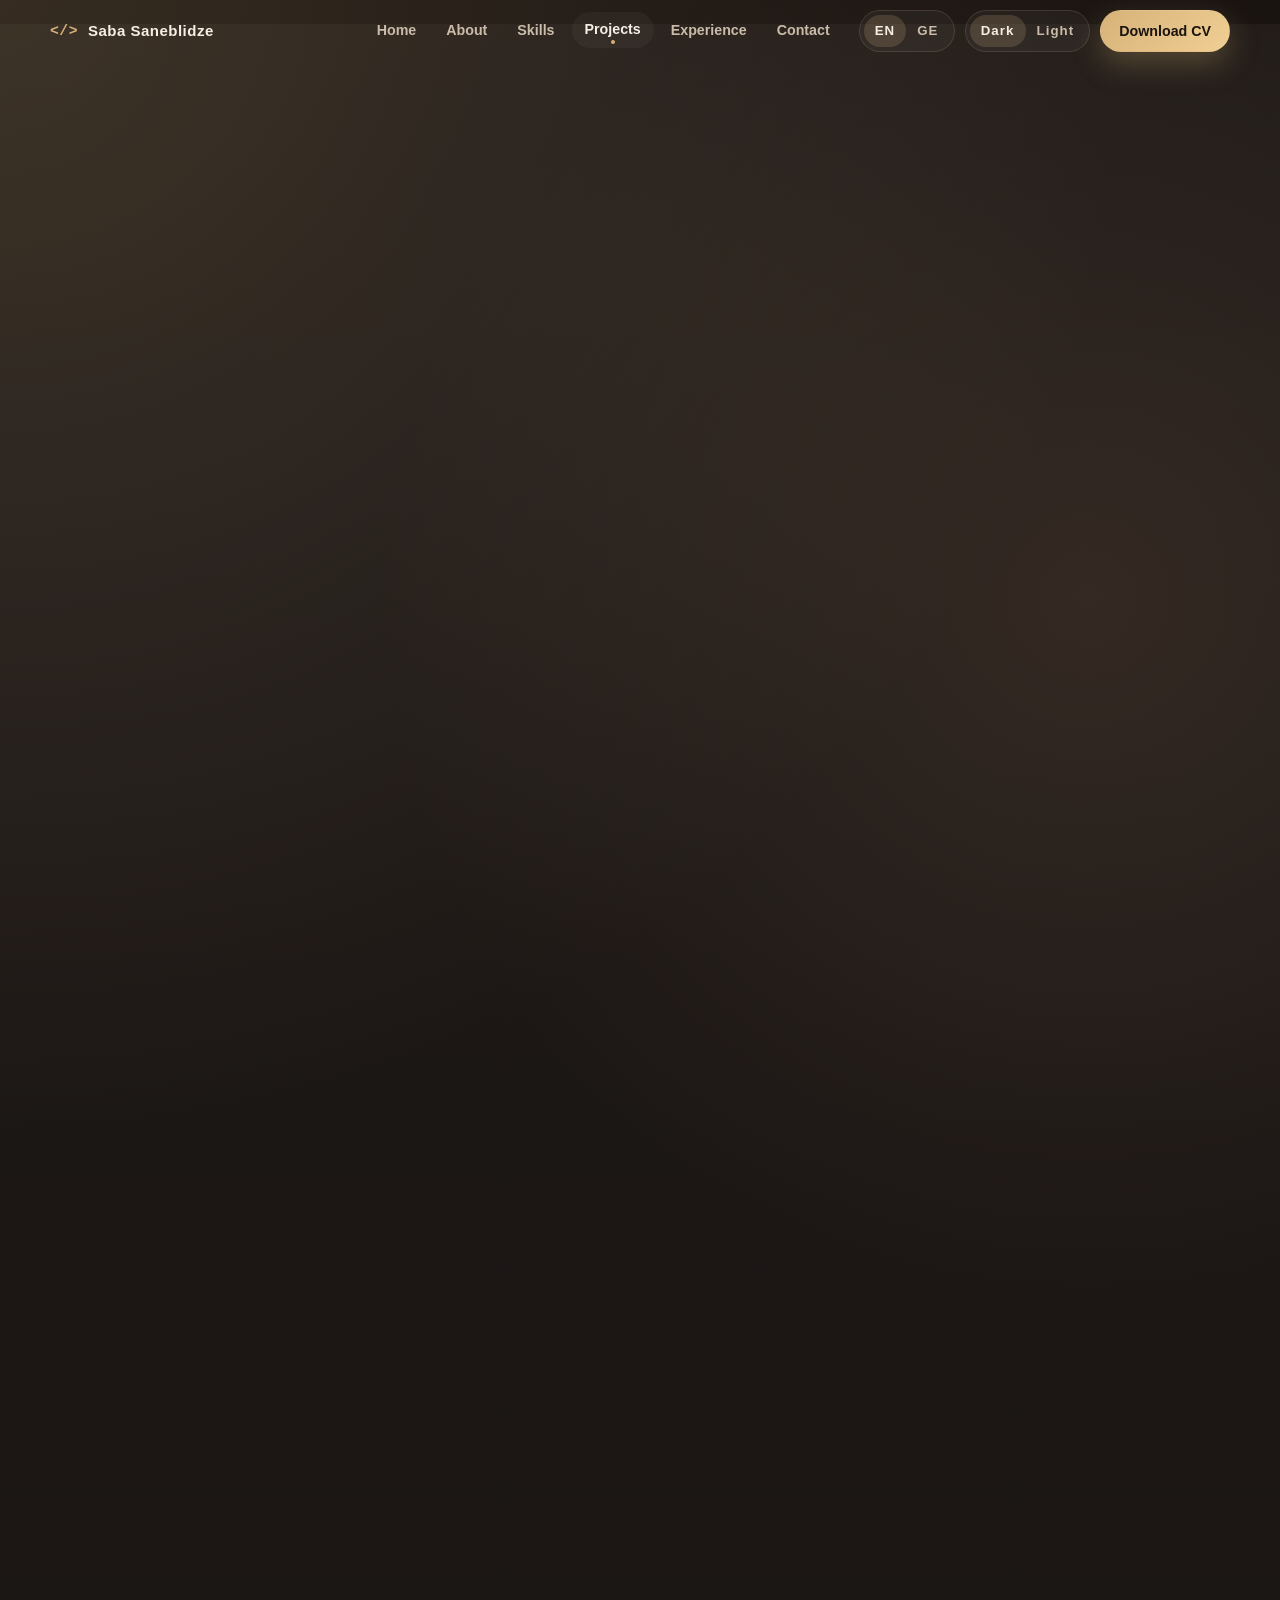
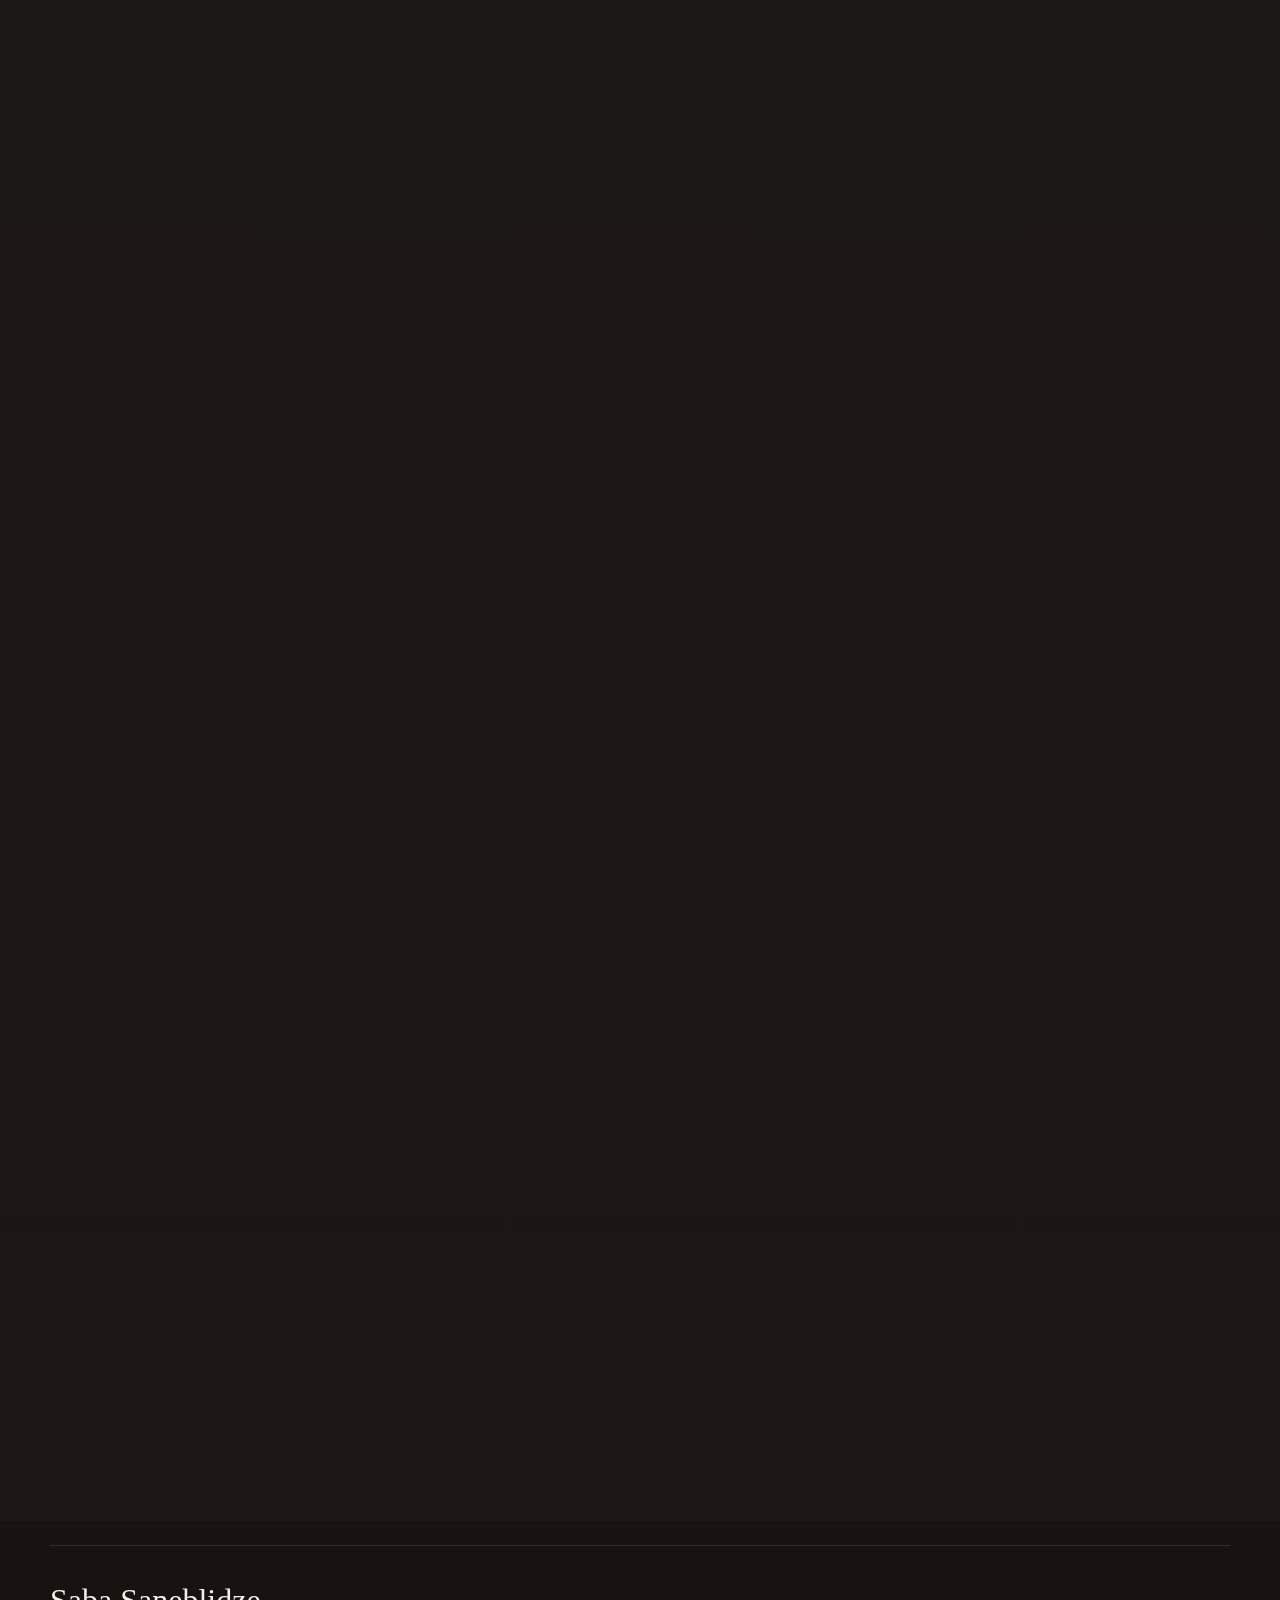
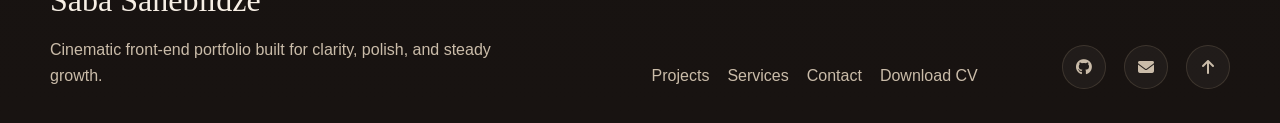
==== commit ae007426: "projects.html" ====
--- a/projects.html
+++ b/projects.html
@@ -192,8 +192,8 @@
             </div>
             <div class="project-copy">
               <p class="project-label" data-i18n="projects.personalBuild">Personal Build</p>
-              <h3 data-i18n="projects.project4.title">Delivery Website</h3>
-              <p data-i18n="projects.project4.body">A fully responsive delivery website with login/sign-up, support
+              <h3 data-i18n="projects.project5.title">Delivery Website</h3>
+              <p data-i18n="projects.project5.body">A fully responsive delivery website with login/sign-up, support
                 chat, checkout system, delivery time tracking, and product filtering. Built with a focus on smooth
                 user experience, clean design, and functionality across all devices.</p>
               <div class="project-actions">
@@ -212,8 +212,8 @@
             </div>
             <div class="project-copy">
               <p class="project-label" data-i18n="projects.template">Template</p>
-              <h3 data-i18n="projects.project5.title">Website Template System</h3>
-              <p data-i18n="projects.project5.body">A reusable starter structure prepared for rapid setup, clean
+              <h3 data-i18n="projects.project6.title">Website Template System</h3>
+              <p data-i18n="projects.project6.body">A reusable starter structure prepared for rapid setup, clean
                 sections, and project-ready customization.</p>
               <div class="project-actions">
                 <span class="text-link is-disabled">
--- a/style.css
+++ b/style.css
@@ -153,8 +153,8 @@
   position: absolute;
   inset: 24px 0;
   background: var(--section-tone);
-  border-top: 1px solid var(--line);
-  border-bottom: 1px solid var(--line);
+  border-top: none;
+  border-bottom: none;
   pointer-events: none;
 }
 
@@ -572,7 +572,7 @@
 .hero-grid {
   position: absolute;
   inset: 10% 8%;
-  border: 1px solid rgba(255, 248, 234, 0.04);
+  border: 0;
   border-radius: 40px;
 }
 
